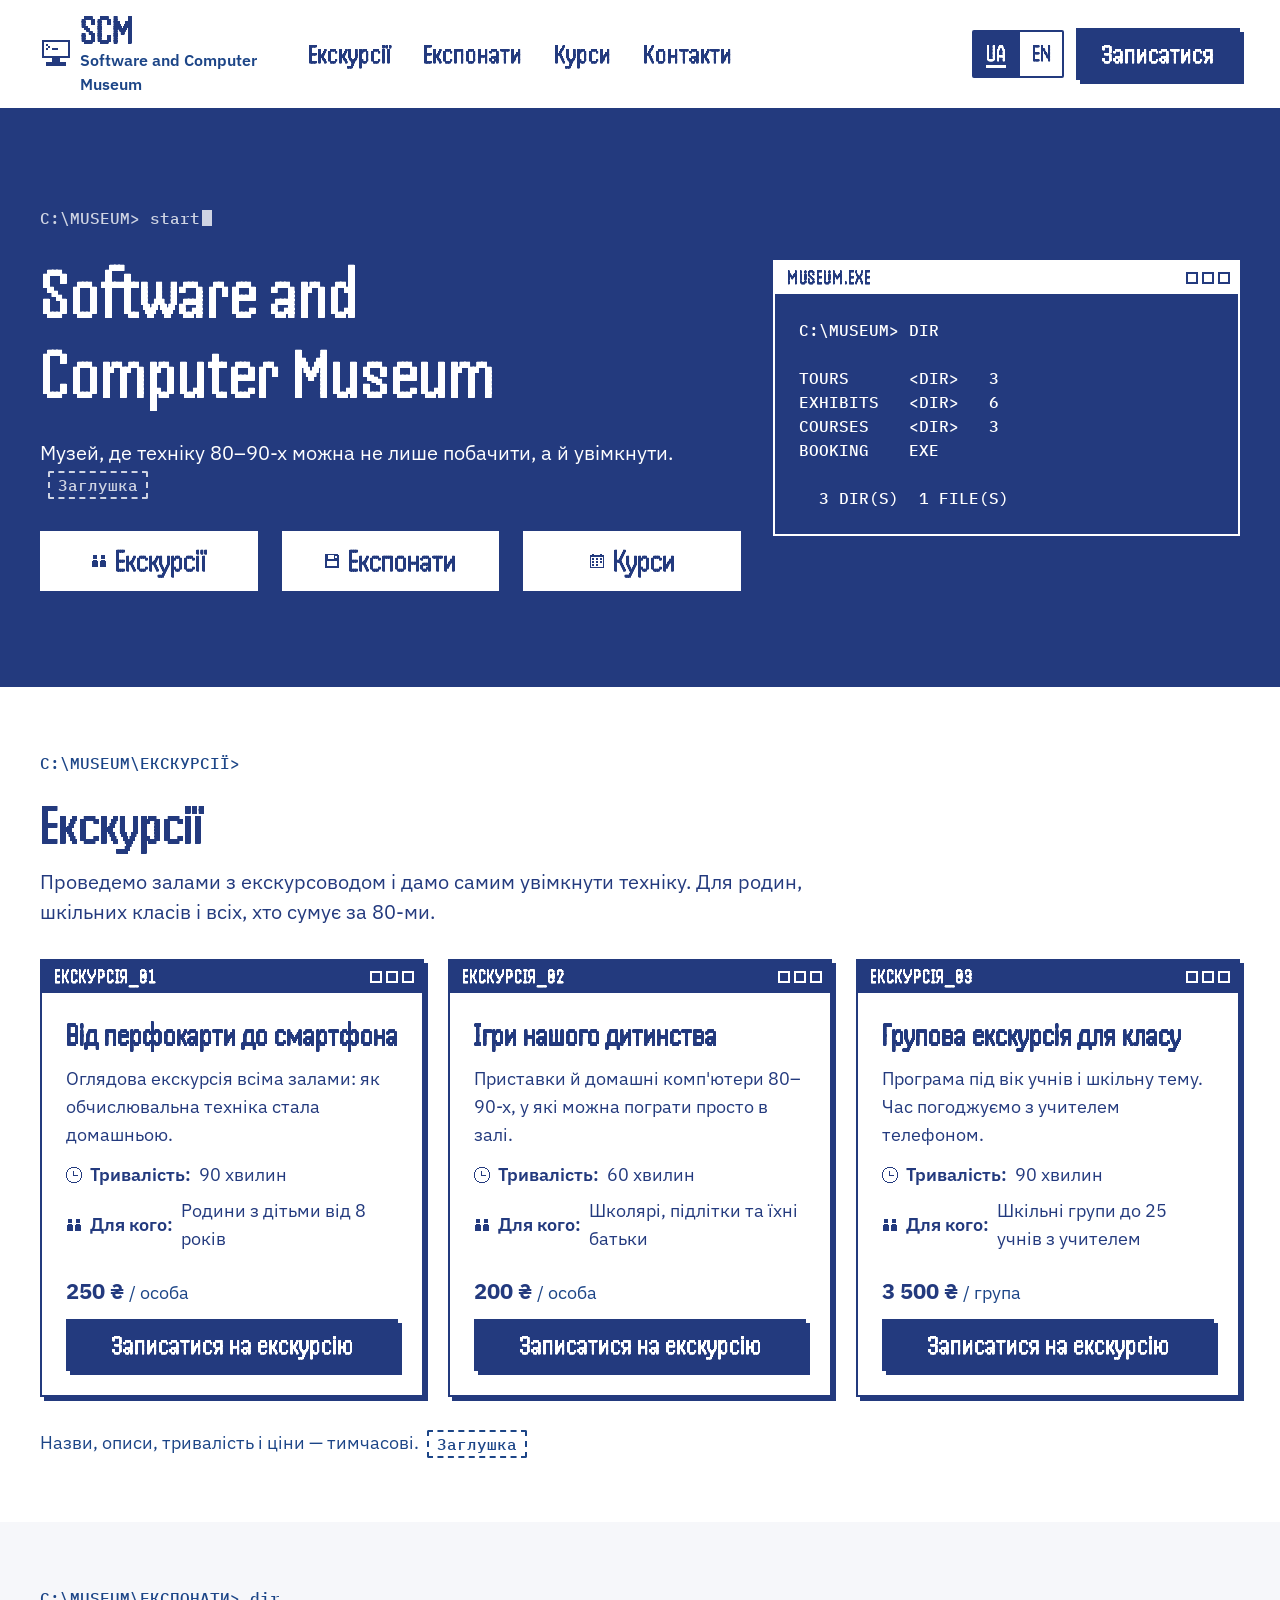
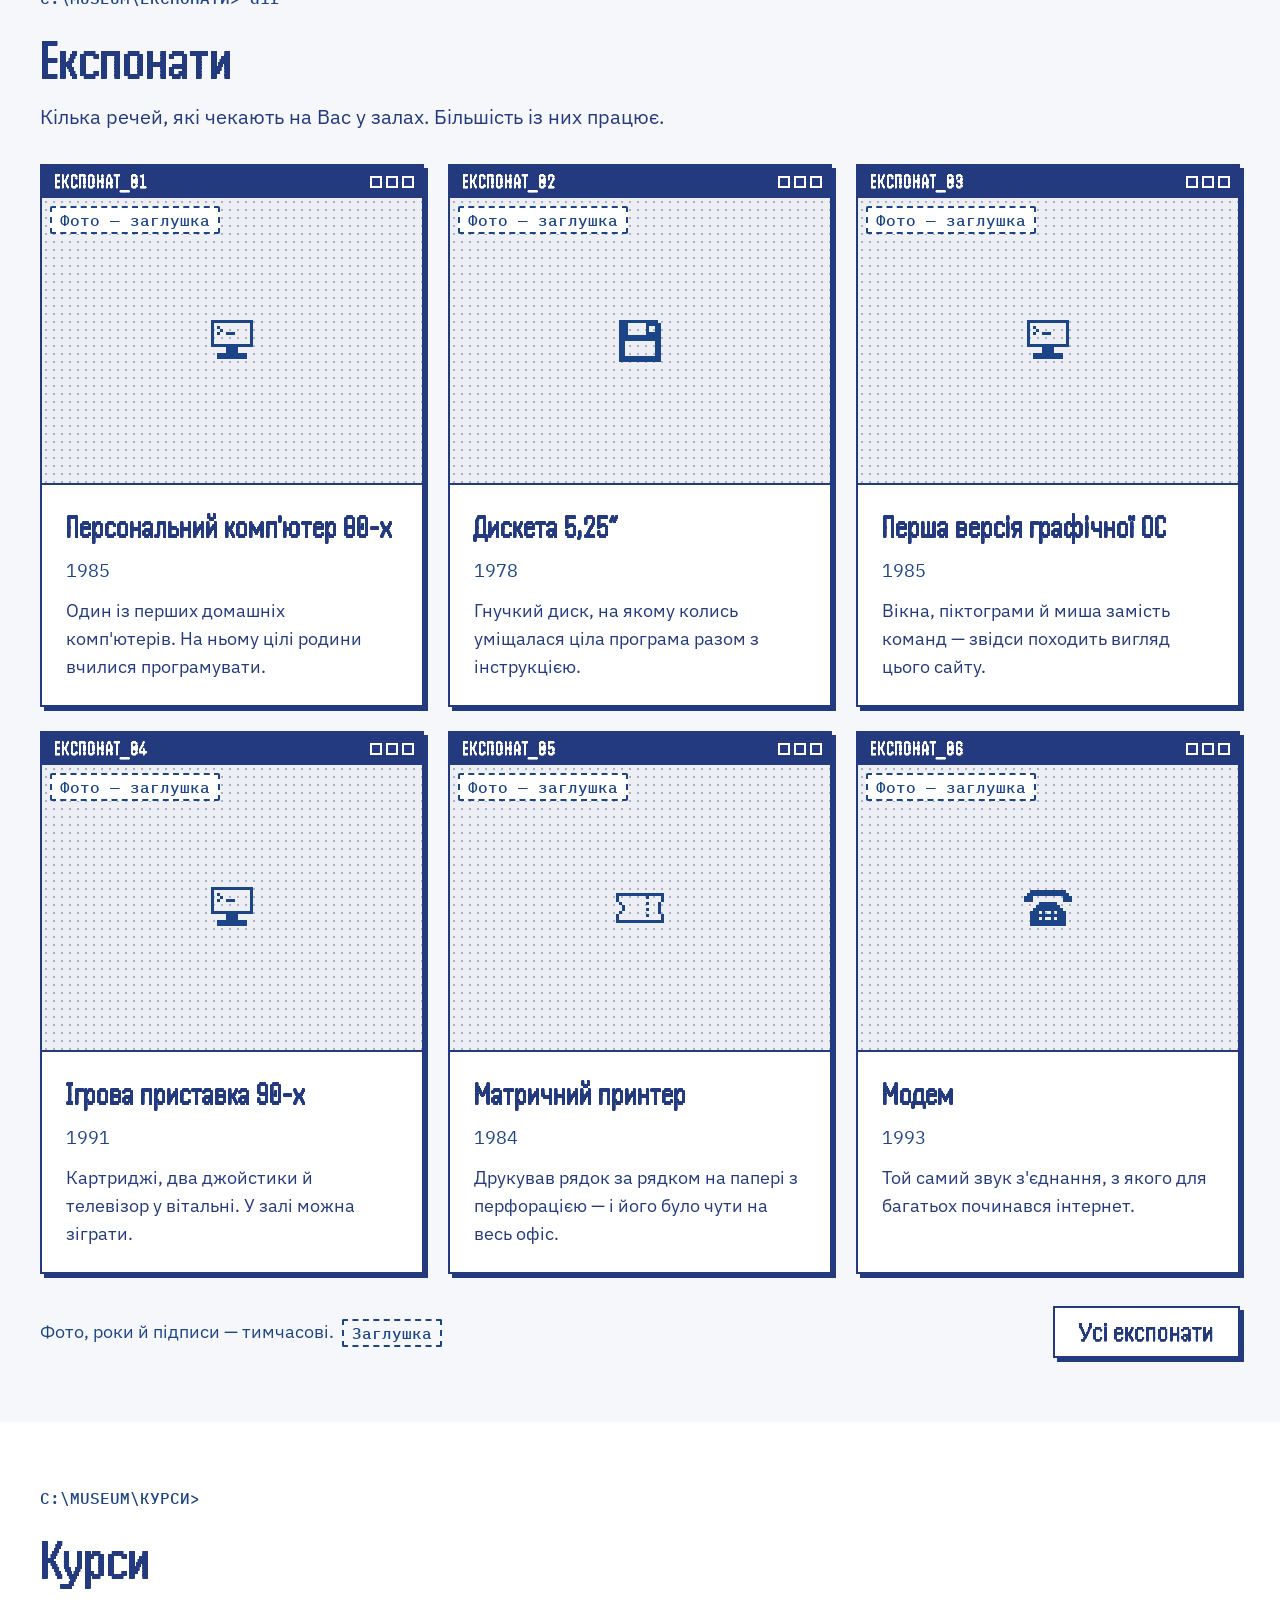
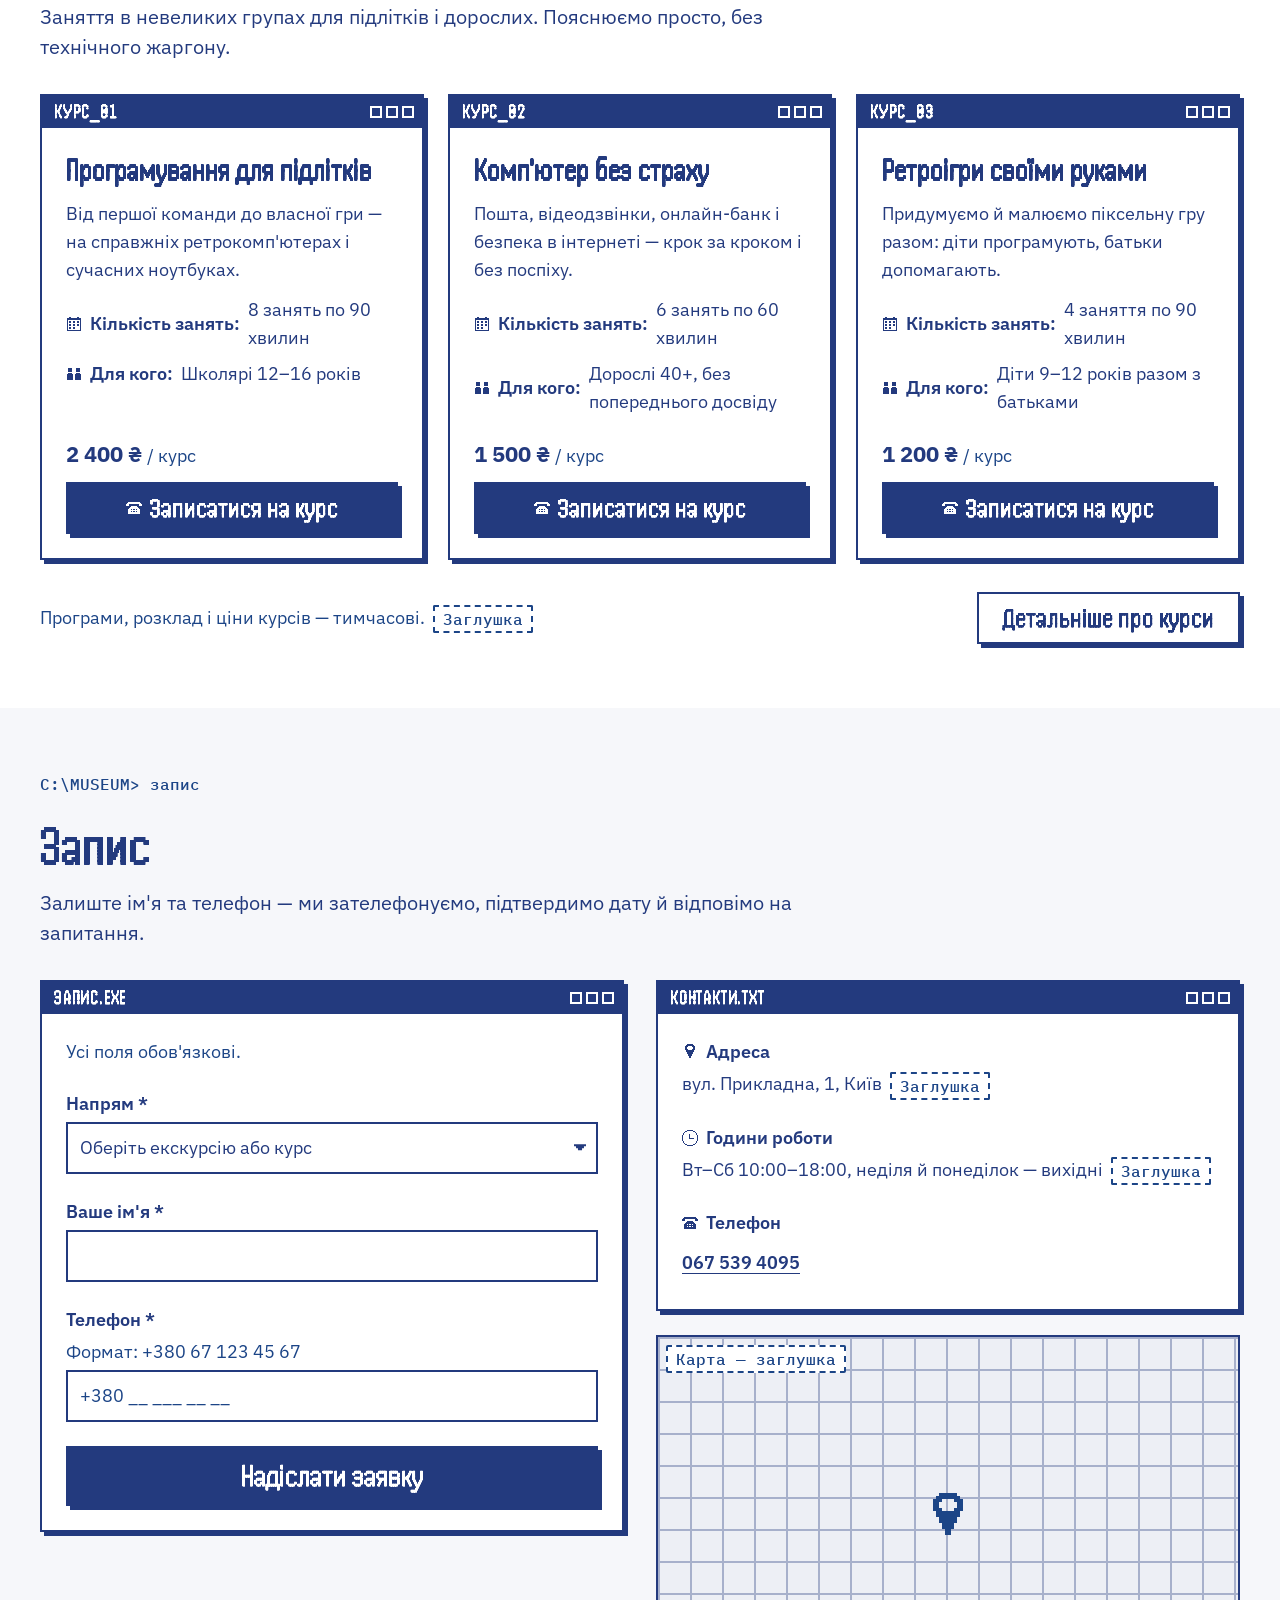
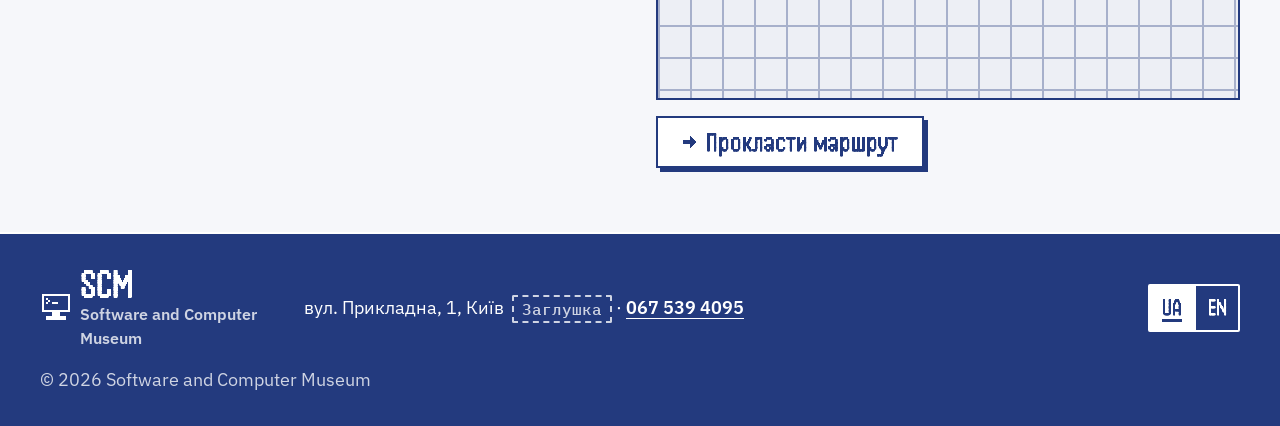
==== index.html @ 2e9ac6ba "Перша версія сторінки музею" ====
<!DOCTYPE html>
<html lang="uk">
<head>
<meta charset="utf-8">
<meta name="viewport" content="width=device-width, initial-scale=1">
<title>Software and Computer Museum — екскурсії, експонати, курси</title>
<meta name="description" content="Екскурсії, експонати й курси Software and Computer Museum: техніка 80–90-х, яку можна не лише побачити, а й увімкнути.">
<link rel="preload" href="assets/scm/fonts/Handjet-SemiBold.woff2" as="font" type="font/woff2" crossorigin>
<link rel="preload" href="assets/scm/fonts/Handjet-Medium.woff2" as="font" type="font/woff2" crossorigin>
<link rel="icon" href="assets/favicon.svg" type="image/svg+xml">
<link rel="icon" href="assets/favicon-32.png" sizes="32x32" type="image/png">
<link rel="apple-touch-icon" href="assets/apple-touch-icon.png">
<link rel="stylesheet" href="assets/scm/components/bundle.css">
<link rel="stylesheet" href="assets/css/page.css">
<script src="assets/js/site.js" defer></script>
</head>
<body>

<!-- Піксельні іконки дизайн-системи (сітка 16×16, колір — currentColor) -->
<svg width="0" height="0" style="position:absolute" aria-hidden="true" focusable="false">
  <symbol id="i-arrow-right" viewBox="0 0 16 16"><path fill="currentColor" d="M8 2h1v1h-1zM8 3h2v1h-2zM8 4h3v1h-3zM8 5h4v1h-4zM1 6h12v1h-12zM1 7h13v1h-13zM1 8h13v1h-13zM1 9h12v1h-12zM8 10h4v1h-4zM8 11h3v1h-3zM8 12h2v1h-2zM8 13h1v1h-1z"/></symbol>
  <symbol id="i-clock" viewBox="0 0 16 16"><path fill="currentColor" d="M5 0h6v1h-6zM3 1h2v1h-2zM11 1h2v1h-2zM2 2h1v1h-1zM13 2h1v1h-1zM1 3h1v1h-1zM14 3h1v1h-1zM1 4h1v1h-1zM7 4h1v1h-1zM14 4h1v1h-1zM0 5h1v1h-1zM7 5h1v1h-1zM15 5h1v1h-1zM0 6h1v1h-1zM7 6h1v1h-1zM15 6h1v1h-1zM0 7h1v1h-1zM7 7h1v1h-1zM15 7h1v1h-1zM0 8h1v1h-1zM7 8h5v1h-5zM15 8h1v1h-1zM0 9h1v1h-1zM15 9h1v1h-1zM0 10h1v1h-1zM15 10h1v1h-1zM1 11h1v1h-1zM14 11h1v1h-1zM1 12h1v1h-1zM14 12h1v1h-1zM2 13h1v1h-1zM13 13h1v1h-1zM3 14h2v1h-2zM11 14h2v1h-2zM5 15h6v1h-6z"/></symbol>
  <symbol id="i-people" viewBox="0 0 16 16"><path fill="currentColor" d="M2 2h4v1h-4zM10 2h4v1h-4zM2 3h4v1h-4zM10 3h4v1h-4zM2 4h4v1h-4zM10 4h4v1h-4zM2 5h4v1h-4zM10 5h4v1h-4zM2 7h4v1h-4zM10 7h4v1h-4zM1 8h6v1h-6zM9 8h6v1h-6zM1 9h6v1h-6zM9 9h6v1h-6zM1 10h6v1h-6zM9 10h6v1h-6zM1 11h6v1h-6zM9 11h6v1h-6zM1 12h6v1h-6zM9 12h6v1h-6zM1 13h6v1h-6zM9 13h6v1h-6z"/></symbol>
  <symbol id="i-ticket" viewBox="0 0 16 16"><path fill="currentColor" d="M0 3h16v1h-16zM0 4h1v1h-1zM10 4h1v1h-1zM15 4h1v1h-1zM0 5h1v1h-1zM15 5h1v1h-1zM1 6h1v1h-1zM10 6h1v1h-1zM14 6h1v1h-1zM2 7h1v1h-1zM14 7h1v1h-1zM2 8h1v1h-1zM10 8h1v1h-1zM14 8h1v1h-1zM1 9h1v1h-1zM14 9h1v1h-1zM0 10h1v1h-1zM10 10h1v1h-1zM15 10h1v1h-1zM0 11h1v1h-1zM15 11h1v1h-1zM0 12h16v1h-16z"/></symbol>
  <symbol id="i-phone" viewBox="0 0 16 16"><path fill="currentColor" d="M2 2h12v1h-12zM1 3h14v1h-14zM0 4h3v1h-3zM13 4h3v1h-3zM0 5h3v1h-3zM13 5h3v1h-3zM5 6h6v1h-6zM4 7h8v1h-8zM3 8h10v1h-10zM2 9h3v1h-3zM6 9h1v1h-1zM9 9h1v1h-1zM11 9h3v1h-3zM2 10h12v1h-12zM2 11h3v1h-3zM6 11h1v1h-1zM9 11h1v1h-1zM11 11h3v1h-3zM2 12h12v1h-12zM2 13h12v1h-12z"/></symbol>
  <symbol id="i-pin" viewBox="0 0 16 16"><path fill="currentColor" d="M5 0h6v1h-6zM4 1h8v1h-8zM3 2h3v1h-3zM10 2h3v1h-3zM3 3h2v1h-2zM11 3h2v1h-2zM3 4h2v1h-2zM11 4h2v1h-2zM3 5h3v1h-3zM10 5h3v1h-3zM4 6h8v1h-8zM4 7h8v1h-8zM5 8h6v1h-6zM5 9h6v1h-6zM6 10h4v1h-4zM6 11h4v1h-4zM7 12h2v1h-2zM7 13h2v1h-2z"/></symbol>
  <symbol id="i-calendar" viewBox="0 0 16 16"><path fill="currentColor" d="M3 1h2v1h-2zM11 1h2v1h-2zM1 2h14v1h-14zM1 3h14v1h-14zM1 4h1v1h-1zM14 4h1v1h-1zM1 5h1v1h-1zM3 5h2v1h-2zM7 5h2v1h-2zM11 5h2v1h-2zM14 5h1v1h-1zM1 6h1v1h-1zM3 6h2v1h-2zM7 6h2v1h-2zM11 6h2v1h-2zM14 6h1v1h-1zM1 7h1v1h-1zM14 7h1v1h-1zM1 8h1v1h-1zM3 8h2v1h-2zM7 8h2v1h-2zM11 8h2v1h-2zM14 8h1v1h-1zM1 9h1v1h-1zM3 9h2v1h-2zM7 9h2v1h-2zM11 9h2v1h-2zM14 9h1v1h-1zM1 10h1v1h-1zM14 10h1v1h-1zM1 11h1v1h-1zM3 11h2v1h-2zM7 11h2v1h-2zM14 11h1v1h-1zM1 12h1v1h-1zM3 12h2v1h-2zM7 12h2v1h-2zM14 12h1v1h-1zM1 13h1v1h-1zM14 13h1v1h-1zM1 14h14v1h-14z"/></symbol>
  <symbol id="i-check" viewBox="0 0 16 16"><path fill="currentColor" d="M12 4h2v1h-2zM11 5h2v1h-2zM10 6h2v1h-2zM1 7h2v1h-2zM9 7h2v1h-2zM2 8h2v1h-2zM8 8h2v1h-2zM3 9h2v1h-2zM7 9h2v1h-2zM4 10h4v1h-4zM5 11h2v1h-2z"/></symbol>
  <symbol id="i-alert" viewBox="0 0 16 16"><path fill="currentColor" d="M1 1h14v1h-14zM1 2h14v1h-14zM1 3h2v1h-2zM13 3h2v1h-2zM1 4h2v1h-2zM7 4h2v1h-2zM13 4h2v1h-2zM1 5h2v1h-2zM7 5h2v1h-2zM13 5h2v1h-2zM1 6h2v1h-2zM7 6h2v1h-2zM13 6h2v1h-2zM1 7h2v1h-2zM7 7h2v1h-2zM13 7h2v1h-2zM1 8h2v1h-2zM7 8h2v1h-2zM13 8h2v1h-2zM1 9h2v1h-2zM13 9h2v1h-2zM1 10h2v1h-2zM7 10h2v1h-2zM13 10h2v1h-2zM1 11h2v1h-2zM7 11h2v1h-2zM13 11h2v1h-2zM1 12h2v1h-2zM13 12h2v1h-2zM1 13h14v1h-14zM1 14h14v1h-14z"/></symbol>
  <symbol id="i-menu" viewBox="0 0 16 16"><path fill="currentColor" d="M1 3h14v1h-14zM1 4h14v1h-14zM1 7h14v1h-14zM1 8h14v1h-14zM1 11h14v1h-14zM1 12h14v1h-14z"/></symbol>
  <symbol id="i-floppy" viewBox="0 0 16 16"><path fill="currentColor" d="M1 1h13v1h-13zM1 2h3v1h-3zM10 2h5v1h-5zM1 3h3v1h-3zM10 3h1v1h-1zM13 3h2v1h-2zM1 4h3v1h-3zM10 4h1v1h-1zM13 4h2v1h-2zM1 5h3v1h-3zM10 5h5v1h-5zM1 6h14v1h-14zM1 7h14v1h-14zM1 8h2v1h-2zM13 8h2v1h-2zM1 9h2v1h-2zM13 9h2v1h-2zM1 10h2v1h-2zM13 10h2v1h-2zM1 11h2v1h-2zM13 11h2v1h-2zM1 12h2v1h-2zM13 12h2v1h-2zM1 13h14v1h-14zM1 14h14v1h-14z"/></symbol>
  <symbol id="i-monitor" viewBox="0 0 16 16"><path fill="currentColor" d="M1 1h14v1h-14zM1 2h1v1h-1zM14 2h1v1h-1zM1 3h1v1h-1zM3 3h1v1h-1zM14 3h1v1h-1zM1 4h1v1h-1zM4 4h1v1h-1zM14 4h1v1h-1zM1 5h1v1h-1zM3 5h1v1h-1zM6 5h3v1h-3zM14 5h1v1h-1zM1 6h1v1h-1zM14 6h1v1h-1zM1 7h1v1h-1zM14 7h1v1h-1zM1 8h1v1h-1zM14 8h1v1h-1zM1 9h14v1h-14zM6 10h4v1h-4zM6 11h4v1h-4zM3 12h10v1h-10zM3 13h10v1h-10z"/></symbol>
</svg>

<!-- 1. Шапка -->
<header class="scm-header" data-theme="light">
  <div class="scm-header__in">
    <a class="scm-wordmark" href="index.html" aria-label="Software and Computer Museum — на головну">
      <svg class="scm-icon" width="32" height="32" viewBox="0 0 16 16" shape-rendering="crispEdges" aria-hidden="true" focusable="false"><use href="#i-monitor"/></svg>
      <span><b>SCM</b><small>Software and Computer Museum</small></span>
    </a>
    <nav class="scm-header__nav" id="scm-nav" aria-label="Розділи сайту">
      <ul>
        <li><a href="index.html#excursions">Екскурсії</a></li>
        <li><a href="exhibits.html">Експонати</a></li>
        <li><a href="courses.html">Курси</a></li>
        <li><a href="index.html#contacts">Контакти</a></li>
      </ul>
    </nav>
    <div class="scm-header__tools">
      <div class="scm-lang" role="group" aria-label="Мова сайту">
        <button class="scm-lang__opt" type="button" lang="uk" data-lang="ua" aria-pressed="true">UA</button>
        <button class="scm-lang__opt" type="button" lang="en" data-lang="en" aria-pressed="false">EN</button>
      </div>
      <a class="scm-btn scm-btn--primary scm-btn--md scm-header__cta" href="index.html#booking"><span>Записатися</span></a>
      <button class="scm-header__menu" type="button" aria-expanded="false" aria-controls="scm-nav">
        <svg class="scm-icon" width="32" height="32" viewBox="0 0 16 16" shape-rendering="crispEdges" aria-hidden="true" focusable="false"><use href="#i-menu"/></svg>
        <span>Меню</span>
      </button>
    </div>
  </div>
</header>

<main>

<!-- 2. Перший екран -->
<section class="scm-hero" id="top" data-theme="inverse" aria-labelledby="hero-title">
  <div class="scm-hero__in hero-grid">
    <div class="hero-text">
      <p class="scm-prompt" aria-hidden="true">C:\MUSEUM&gt; start<span class="scm-cursor"></span></p>
      <h1 class="scm-display" id="hero-title">Software and Computer Museum</h1>
      <p class="scm-lead">Музей, де техніку 80–90-х можна не лише побачити, а й увімкнути.<span class="scm-badge" title="Тимчасовий вміст — замінити перед запуском">Заглушка</span></p>
      <nav class="scm-hero__links" aria-label="Напрями музею">
        <a class="scm-btn scm-btn--primary scm-btn--lg" href="#excursions"><svg class="scm-icon" width="16" height="16" viewBox="0 0 16 16" shape-rendering="crispEdges" aria-hidden="true" focusable="false"><use href="#i-people"/></svg><span>Екскурсії</span></a>
        <a class="scm-btn scm-btn--primary scm-btn--lg" href="#exhibits"><svg class="scm-icon" width="16" height="16" viewBox="0 0 16 16" shape-rendering="crispEdges" aria-hidden="true" focusable="false"><use href="#i-floppy"/></svg><span>Експонати</span></a>
        <a class="scm-btn scm-btn--primary scm-btn--lg" href="#courses"><svg class="scm-icon" width="16" height="16" viewBox="0 0 16 16" shape-rendering="crispEdges" aria-hidden="true" focusable="false"><use href="#i-calendar"/></svg><span>Курси</span></a>
      </nav>
    </div>
    <!-- Декоративне вікно-термінал (ретро-ефект 2 з 2); вужче за 1024px прибрано -->
    <div class="scm-window terminal" aria-hidden="true">
      <div class="scm-window__bar"><span class="scm-window__title">MUSEUM.EXE</span><span class="scm-window__ctrl" aria-hidden="true"><i></i><i></i><i></i></span></div>
      <div class="scm-window__body"><pre class="terminal__out">C:\MUSEUM&gt; DIR

TOURS      &lt;DIR&gt;   3
EXHIBITS   &lt;DIR&gt;   6
COURSES    &lt;DIR&gt;   3
BOOKING    EXE

  3 DIR(S)  1 FILE(S)</pre></div>
    </div>
  </div>
</section>

<!-- 3. Екскурсії -->
<section class="section" id="excursions" data-theme="light" aria-labelledby="excursions-title">
  <div class="page-container">
    <header class="scm-section-header section-head">
      <p class="scm-prompt" aria-hidden="true">C:\MUSEUM\ЕКСКУРСІЇ&gt;</p>
      <h2 class="scm-h2" id="excursions-title">Екскурсії</h2>
      <p class="scm-lead">Проведемо залами з екскурсоводом і дамо самим увімкнути техніку. Для родин, шкільних класів і всіх, хто сумує за 80-ми.</p>
    </header>
    <div class="scm-grid">

      <article class="scm-window scm-offer">
        <div class="scm-window__bar"><span class="scm-window__title">ЕКСКУРСІЯ_01</span><span class="scm-window__ctrl" aria-hidden="true"><i></i><i></i><i></i></span></div>
        <div class="scm-window__body">
          <h3 class="scm-window__heading">Від перфокарти до смартфона</h3>
          <p class="scm-offer__desc">Оглядова екскурсія всіма залами: як обчислювальна техніка стала домашньою.</p>
          <dl class="scm-facts">
            <div class="scm-facts__row"><svg class="scm-icon" width="16" height="16" viewBox="0 0 16 16" shape-rendering="crispEdges" aria-hidden="true" focusable="false"><use href="#i-clock"/></svg><dt>Тривалість</dt><dd>90 хвилин</dd></div>
            <div class="scm-facts__row"><svg class="scm-icon" width="16" height="16" viewBox="0 0 16 16" shape-rendering="crispEdges" aria-hidden="true" focusable="false"><use href="#i-people"/></svg><dt>Для кого</dt><dd>Родини з дітьми від 8 років</dd></div>
          </dl>
        </div>
        <div class="scm-window__footer">
          <p class="scm-price">250 ₴ <span class="scm-price__unit">/ особа</span></p>
          <a class="scm-btn scm-btn--primary scm-btn--md scm-btn--block" href="#booking" data-book="Екскурсія: Від перфокарти до смартфона" aria-label="Записатися на екскурсію «Від перфокарти до смартфона»"><span>Записатися на екскурсію</span></a>
        </div>
      </article>

      <article class="scm-window scm-offer">
        <div class="scm-window__bar"><span class="scm-window__title">ЕКСКУРСІЯ_02</span><span class="scm-window__ctrl" aria-hidden="true"><i></i><i></i><i></i></span></div>
        <div class="scm-window__body">
          <h3 class="scm-window__heading">Ігри нашого дитинства</h3>
          <p class="scm-offer__desc">Приставки й домашні комп'ютери 80–90-х, у які можна пограти просто в залі.</p>
          <dl class="scm-facts">
            <div class="scm-facts__row"><svg class="scm-icon" width="16" height="16" viewBox="0 0 16 16" shape-rendering="crispEdges" aria-hidden="true" focusable="false"><use href="#i-clock"/></svg><dt>Тривалість</dt><dd>60 хвилин</dd></div>
            <div class="scm-facts__row"><svg class="scm-icon" width="16" height="16" viewBox="0 0 16 16" shape-rendering="crispEdges" aria-hidden="true" focusable="false"><use href="#i-people"/></svg><dt>Для кого</dt><dd>Школярі, підлітки та їхні батьки</dd></div>
          </dl>
        </div>
        <div class="scm-window__footer">
          <p class="scm-price">200 ₴ <span class="scm-price__unit">/ особа</span></p>
          <a class="scm-btn scm-btn--primary scm-btn--md scm-btn--block" href="#booking" data-book="Екскурсія: Ігри нашого дитинства" aria-label="Записатися на екскурсію «Ігри нашого дитинства»"><span>Записатися на екскурсію</span></a>
        </div>
      </article>

      <article class="scm-window scm-offer">
        <div class="scm-window__bar"><span class="scm-window__title">ЕКСКУРСІЯ_03</span><span class="scm-window__ctrl" aria-hidden="true"><i></i><i></i><i></i></span></div>
        <div class="scm-window__body">
          <h3 class="scm-window__heading">Групова екскурсія для класу</h3>
          <p class="scm-offer__desc">Програма під вік учнів і шкільну тему. Час погоджуємо з учителем телефоном.</p>
          <dl class="scm-facts">
            <div class="scm-facts__row"><svg class="scm-icon" width="16" height="16" viewBox="0 0 16 16" shape-rendering="crispEdges" aria-hidden="true" focusable="false"><use href="#i-clock"/></svg><dt>Тривалість</dt><dd>90 хвилин</dd></div>
            <div class="scm-facts__row"><svg class="scm-icon" width="16" height="16" viewBox="0 0 16 16" shape-rendering="crispEdges" aria-hidden="true" focusable="false"><use href="#i-people"/></svg><dt>Для кого</dt><dd>Шкільні групи до 25 учнів з учителем</dd></div>
          </dl>
        </div>
        <div class="scm-window__footer">
          <p class="scm-price">3 500 ₴ <span class="scm-price__unit">/ група</span></p>
          <a class="scm-btn scm-btn--primary scm-btn--md scm-btn--block" href="#booking" data-book="Екскурсія: Групова екскурсія для класу" aria-label="Записатися на екскурсію «Групова екскурсія для класу»"><span>Записатися на екскурсію</span></a>
        </div>
      </article>

    </div>
    <p class="section-note">Назви, описи, тривалість і ціни — тимчасові.<span class="scm-badge" title="Тимчасовий вміст — замінити перед запуском">Заглушка</span></p>
  </div>
</section>

<!-- 4. Експонати -->
<section class="section section--alt" id="exhibits" data-theme="light" aria-labelledby="exhibits-title">
  <div class="page-container">
    <header class="scm-section-header section-head">
      <p class="scm-prompt" aria-hidden="true">C:\MUSEUM\ЕКСПОНАТИ&gt; dir</p>
      <h2 class="scm-h2" id="exhibits-title">Експонати</h2>
      <p class="scm-lead">Кілька речей, які чекають на Вас у залах. Більшість із них працює.</p>
    </header>
    <div class="scm-grid">

      <article class="scm-window scm-exhibit">
        <div class="scm-window__bar"><span class="scm-window__title">ЕКСПОНАТ_01</span><span class="scm-window__ctrl" aria-hidden="true"><i></i><i></i><i></i></span></div>
        <div class="scm-photo"><div class="scm-photo__ph" role="img" aria-label="Персональний комп'ютер 80-х у залі музею: системний блок, клавіатура й монітор. Один з експонатів, які можна побачити наживо"><span class="scm-badge badge-corner" aria-hidden="true">Фото — заглушка</span><svg class="scm-icon" width="48" height="48" viewBox="0 0 16 16" shape-rendering="crispEdges" aria-hidden="true" focusable="false"><use href="#i-monitor"/></svg></div></div>
        <div class="scm-window__body">
          <h3 class="scm-window__heading">Персональний комп'ютер 80-х</h3>
          <p class="scm-exhibit__year">1985</p>
          <p class="scm-exhibit__caption">Один із перших домашніх комп'ютерів. На ньому цілі родини вчилися програмувати.</p>
        </div>
      </article>

      <article class="scm-window scm-exhibit">
        <div class="scm-window__bar"><span class="scm-window__title">ЕКСПОНАТ_02</span><span class="scm-window__ctrl" aria-hidden="true"><i></i><i></i><i></i></span></div>
        <div class="scm-photo"><div class="scm-photo__ph" role="img" aria-label="Дискета 5,25 дюйма в паперовому конверті. Показує, на чому колись зберігали й передавали програми"><span class="scm-badge badge-corner" aria-hidden="true">Фото — заглушка</span><svg class="scm-icon" width="48" height="48" viewBox="0 0 16 16" shape-rendering="crispEdges" aria-hidden="true" focusable="false"><use href="#i-floppy"/></svg></div></div>
        <div class="scm-window__body">
          <h3 class="scm-window__heading">Дискета 5,25″</h3>
          <p class="scm-exhibit__year">1978</p>
          <p class="scm-exhibit__caption">Гнучкий диск, на якому колись уміщалася ціла програма разом з інструкцією.</p>
        </div>
      </article>

      <article class="scm-window scm-exhibit">
        <div class="scm-window__bar"><span class="scm-window__title">ЕКСПОНАТ_03</span><span class="scm-window__ctrl" aria-hidden="true"><i></i><i></i><i></i></span></div>
        <div class="scm-photo"><div class="scm-photo__ph" role="img" aria-label="Екран першої графічної операційної системи з вікнами й піктограмами на комп'ютері з колекції музею. Саме з такого інтерфейсу походить вигляд цього сайту"><span class="scm-badge badge-corner" aria-hidden="true">Фото — заглушка</span><svg class="scm-icon" width="48" height="48" viewBox="0 0 16 16" shape-rendering="crispEdges" aria-hidden="true" focusable="false"><use href="#i-monitor"/></svg></div></div>
        <div class="scm-window__body">
          <h3 class="scm-window__heading">Перша версія графічної ОС</h3>
          <p class="scm-exhibit__year">1985</p>
          <p class="scm-exhibit__caption">Вікна, піктограми й миша замість команд — звідси походить вигляд цього сайту.</p>
        </div>
      </article>

      <article class="scm-window scm-exhibit">
        <div class="scm-window__bar"><span class="scm-window__title">ЕКСПОНАТ_04</span><span class="scm-window__ctrl" aria-hidden="true"><i></i><i></i><i></i></span></div>
        <div class="scm-photo"><div class="scm-photo__ph" role="img" aria-label="Ігрова приставка 90-х із двома джойстиками й картриджем. На ній можна зіграти просто в залі музею"><span class="scm-badge badge-corner" aria-hidden="true">Фото — заглушка</span><svg class="scm-icon" width="48" height="48" viewBox="0 0 16 16" shape-rendering="crispEdges" aria-hidden="true" focusable="false"><use href="#i-monitor"/></svg></div></div>
        <div class="scm-window__body">
          <h3 class="scm-window__heading">Ігрова приставка 90-х</h3>
          <p class="scm-exhibit__year">1991</p>
          <p class="scm-exhibit__caption">Картриджі, два джойстики й телевізор у вітальні. У залі можна зіграти.</p>
        </div>
      </article>

      <article class="scm-window scm-exhibit">
        <div class="scm-window__bar"><span class="scm-window__title">ЕКСПОНАТ_05</span><span class="scm-window__ctrl" aria-hidden="true"><i></i><i></i><i></i></span></div>
        <div class="scm-photo"><div class="scm-photo__ph" role="img" aria-label="Матричний принтер із заправленим папером з перфорацією по краях. Показує, як друкували документи в офісах 80-х"><span class="scm-badge badge-corner" aria-hidden="true">Фото — заглушка</span><svg class="scm-icon" width="48" height="48" viewBox="0 0 16 16" shape-rendering="crispEdges" aria-hidden="true" focusable="false"><use href="#i-ticket"/></svg></div></div>
        <div class="scm-window__body">
          <h3 class="scm-window__heading">Матричний принтер</h3>
          <p class="scm-exhibit__year">1984</p>
          <p class="scm-exhibit__caption">Друкував рядок за рядком на папері з перфорацією — і його було чути на весь офіс.</p>
        </div>
      </article>

      <article class="scm-window scm-exhibit">
        <div class="scm-window__bar"><span class="scm-window__title">ЕКСПОНАТ_06</span><span class="scm-window__ctrl" aria-hidden="true"><i></i><i></i><i></i></span></div>
        <div class="scm-photo"><div class="scm-photo__ph" role="img" aria-label="Зовнішній модем з індикаторами на передній панелі. Через такий пристрій комп'ютери 90-х під'єднувалися до інтернету телефонною лінією"><span class="scm-badge badge-corner" aria-hidden="true">Фото — заглушка</span><svg class="scm-icon" width="48" height="48" viewBox="0 0 16 16" shape-rendering="crispEdges" aria-hidden="true" focusable="false"><use href="#i-phone"/></svg></div></div>
        <div class="scm-window__body">
          <h3 class="scm-window__heading">Модем</h3>
          <p class="scm-exhibit__year">1993</p>
          <p class="scm-exhibit__caption">Той самий звук з'єднання, з якого для багатьох починався інтернет.</p>
        </div>
      </article>

    </div>
    <div class="section-footer">
      <p class="section-note">Фото, роки й підписи — тимчасові.<span class="scm-badge" title="Тимчасовий вміст — замінити перед запуском">Заглушка</span></p>
      <a class="scm-btn scm-btn--secondary scm-btn--md" href="exhibits.html"><span>Усі експонати</span></a>
    </div>
  </div>
</section>

<!-- 5. Курси -->
<section class="section" id="courses" data-theme="light" aria-labelledby="courses-title">
  <div class="page-container">
    <header class="scm-section-header section-head">
      <p class="scm-prompt" aria-hidden="true">C:\MUSEUM\КУРСИ&gt;</p>
      <h2 class="scm-h2" id="courses-title">Курси</h2>
      <p class="scm-lead">Заняття в невеликих групах для підлітків і дорослих. Пояснюємо просто, без технічного жаргону.</p>
    </header>
    <div class="scm-grid">

      <article class="scm-window scm-offer">
        <div class="scm-window__bar"><span class="scm-window__title">КУРС_01</span><span class="scm-window__ctrl" aria-hidden="true"><i></i><i></i><i></i></span></div>
        <div class="scm-window__body">
          <h3 class="scm-window__heading">Програмування для підлітків</h3>
          <p class="scm-offer__desc">Від першої команди до власної гри — на справжніх ретрокомп'ютерах і сучасних ноутбуках.</p>
          <dl class="scm-facts">
            <div class="scm-facts__row"><svg class="scm-icon" width="16" height="16" viewBox="0 0 16 16" shape-rendering="crispEdges" aria-hidden="true" focusable="false"><use href="#i-calendar"/></svg><dt>Кількість занять</dt><dd>8 занять по 90 хвилин</dd></div>
            <div class="scm-facts__row"><svg class="scm-icon" width="16" height="16" viewBox="0 0 16 16" shape-rendering="crispEdges" aria-hidden="true" focusable="false"><use href="#i-people"/></svg><dt>Для кого</dt><dd>Школярі 12–16 років</dd></div>
          </dl>
        </div>
        <div class="scm-window__footer">
          <p class="scm-price">2 400 ₴ <span class="scm-price__unit">/ курс</span></p>
          <a class="scm-btn scm-btn--primary scm-btn--md scm-btn--block" href="tel:+380675394095" aria-label="Записатися на курс «Програмування для підлітків»: зателефонувати 067 539 4095"><svg class="scm-icon" width="16" height="16" viewBox="0 0 16 16" shape-rendering="crispEdges" aria-hidden="true" focusable="false"><use href="#i-phone"/></svg><span>Записатися на курс</span></a>
        </div>
      </article>

      <article class="scm-window scm-offer">
        <div class="scm-window__bar"><span class="scm-window__title">КУРС_02</span><span class="scm-window__ctrl" aria-hidden="true"><i></i><i></i><i></i></span></div>
        <div class="scm-window__body">
          <h3 class="scm-window__heading">Комп'ютер без страху</h3>
          <p class="scm-offer__desc">Пошта, відеодзвінки, онлайн-банк і безпека в інтернеті — крок за кроком і без поспіху.</p>
          <dl class="scm-facts">
            <div class="scm-facts__row"><svg class="scm-icon" width="16" height="16" viewBox="0 0 16 16" shape-rendering="crispEdges" aria-hidden="true" focusable="false"><use href="#i-calendar"/></svg><dt>Кількість занять</dt><dd>6 занять по 60 хвилин</dd></div>
            <div class="scm-facts__row"><svg class="scm-icon" width="16" height="16" viewBox="0 0 16 16" shape-rendering="crispEdges" aria-hidden="true" focusable="false"><use href="#i-people"/></svg><dt>Для кого</dt><dd>Дорослі 40+, без попереднього досвіду</dd></div>
          </dl>
        </div>
        <div class="scm-window__footer">
          <p class="scm-price">1 500 ₴ <span class="scm-price__unit">/ курс</span></p>
          <a class="scm-btn scm-btn--primary scm-btn--md scm-btn--block" href="tel:+380675394095" aria-label="Записатися на курс «Комп'ютер без страху»: зателефонувати 067 539 4095"><svg class="scm-icon" width="16" height="16" viewBox="0 0 16 16" shape-rendering="crispEdges" aria-hidden="true" focusable="false"><use href="#i-phone"/></svg><span>Записатися на курс</span></a>
        </div>
      </article>

      <article class="scm-window scm-offer">
        <div class="scm-window__bar"><span class="scm-window__title">КУРС_03</span><span class="scm-window__ctrl" aria-hidden="true"><i></i><i></i><i></i></span></div>
        <div class="scm-window__body">
          <h3 class="scm-window__heading">Ретроігри своїми руками</h3>
          <p class="scm-offer__desc">Придумуємо й малюємо піксельну гру разом: діти програмують, батьки допомагають.</p>
          <dl class="scm-facts">
            <div class="scm-facts__row"><svg class="scm-icon" width="16" height="16" viewBox="0 0 16 16" shape-rendering="crispEdges" aria-hidden="true" focusable="false"><use href="#i-calendar"/></svg><dt>Кількість занять</dt><dd>4 заняття по 90 хвилин</dd></div>
            <div class="scm-facts__row"><svg class="scm-icon" width="16" height="16" viewBox="0 0 16 16" shape-rendering="crispEdges" aria-hidden="true" focusable="false"><use href="#i-people"/></svg><dt>Для кого</dt><dd>Діти 9–12 років разом з батьками</dd></div>
          </dl>
        </div>
        <div class="scm-window__footer">
          <p class="scm-price">1 200 ₴ <span class="scm-price__unit">/ курс</span></p>
          <a class="scm-btn scm-btn--primary scm-btn--md scm-btn--block" href="tel:+380675394095" aria-label="Записатися на курс «Ретроігри своїми руками»: зателефонувати 067 539 4095"><svg class="scm-icon" width="16" height="16" viewBox="0 0 16 16" shape-rendering="crispEdges" aria-hidden="true" focusable="false"><use href="#i-phone"/></svg><span>Записатися на курс</span></a>
        </div>
      </article>

    </div>
    <div class="section-footer">
      <p class="section-note">Програми, розклад і ціни курсів — тимчасові.<span class="scm-badge" title="Тимчасовий вміст — замінити перед запуском">Заглушка</span></p>
      <a class="scm-btn scm-btn--secondary scm-btn--md" href="courses.html"><span>Детальніше про курси</span></a>
    </div>
  </div>
</section>

<!-- 6–7. Форма запису й контакти -->
<section class="section section--alt" id="booking" data-theme="light" aria-labelledby="booking-title">
  <div class="page-container">
    <header class="scm-section-header section-head">
      <p class="scm-prompt" aria-hidden="true">C:\MUSEUM&gt; запис</p>
      <h2 class="scm-h2" id="booking-title">Запис</h2>
      <p class="scm-lead">Залиште ім'я та телефон — ми зателефонуємо, підтвердимо дату й відповімо на запитання.</p>
    </header>
    <div class="booking-grid">

      <div class="scm-window">
        <div class="scm-window__bar"><span class="scm-window__title">ЗАПИС.EXE</span><span class="scm-window__ctrl" aria-hidden="true"><i></i><i></i><i></i></span></div>
        <div class="scm-window__body">
          <form class="scm-form" id="booking-form" novalidate>
            <div class="scm-notice scm-notice--error" id="form-errors" role="alert" tabindex="-1" hidden>
              <svg class="scm-icon" width="32" height="32" viewBox="0 0 16 16" shape-rendering="crispEdges" aria-hidden="true" focusable="false"><use href="#i-alert"/></svg>
              <div><p class="scm-notice__title">Заявку не надіслано</p><p id="form-errors-text"></p></div>
            </div>
            <div class="scm-notice scm-notice--error" id="form-failed" role="alert" tabindex="-1" hidden>
              <svg class="scm-icon" width="32" height="32" viewBox="0 0 16 16" shape-rendering="crispEdges" aria-hidden="true" focusable="false"><use href="#i-alert"/></svg>
              <div><p class="scm-notice__title">Не вдалося надіслати заявку</p><p>Ваші дані збережено. Натисніть «Надіслати ще раз» або зателефонуйте нам: <a href="tel:+380675394095">067 539 4095</a>.</p></div>
            </div>

            <p class="form-required">Усі поля обов'язкові.</p>

            <div class="scm-field" id="field-dir">
              <label class="scm-field__label" for="f-dir">Напрям<span aria-hidden="true"> *</span></label>
              <div class="scm-select">
                <select class="scm-input" id="f-dir" name="direction" required aria-describedby="f-dir-note f-dir-err">
                  <option value="">Оберіть екскурсію або курс</option>
                  <optgroup label="Екскурсії">
                    <option value="Екскурсія: Від перфокарти до смартфона">Від перфокарти до смартфона</option>
                    <option value="Екскурсія: Ігри нашого дитинства">Ігри нашого дитинства</option>
                    <option value="Екскурсія: Групова екскурсія для класу">Групова екскурсія для класу</option>
                  </optgroup>
                  <optgroup label="Курси">
                    <option value="Курс: Програмування для підлітків">Програмування для підлітків</option>
                    <option value="Курс: Комп'ютер без страху">Комп'ютер без страху</option>
                    <option value="Курс: Ретроігри своїми руками">Ретроігри своїми руками</option>
                  </optgroup>
                </select>
              </div>
              <p class="field-note" id="f-dir-note" aria-live="polite"></p>
              <p class="scm-field__error" id="f-dir-err" hidden><svg class="scm-icon" width="16" height="16" viewBox="0 0 16 16" shape-rendering="crispEdges" role="img" aria-label="Помилка:"><use href="#i-alert"/></svg>Оберіть, куди бажаєте записатися</p>
            </div>

            <div class="scm-field" id="field-name">
              <label class="scm-field__label" for="f-name">Ваше ім'я<span aria-hidden="true"> *</span></label>
              <input class="scm-input" id="f-name" name="name" type="text" autocomplete="name" required aria-describedby="f-name-err">
              <p class="scm-field__error" id="f-name-err" hidden><svg class="scm-icon" width="16" height="16" viewBox="0 0 16 16" shape-rendering="crispEdges" role="img" aria-label="Помилка:"><use href="#i-alert"/></svg>Вкажіть, будь ласка, Ваше ім'я</p>
            </div>

            <div class="scm-field" id="field-phone">
              <label class="scm-field__label" for="f-phone">Телефон<span aria-hidden="true"> *</span></label>
              <p class="scm-field__hint" id="f-phone-hint">Формат: +380 67 123 45 67</p>
              <input class="scm-input" id="f-phone" name="phone" type="tel" inputmode="tel" autocomplete="tel" placeholder="+380 __ ___ __ __" required aria-describedby="f-phone-hint f-phone-err">
              <p class="scm-field__error" id="f-phone-err" hidden><svg class="scm-icon" width="16" height="16" viewBox="0 0 16 16" shape-rendering="crispEdges" role="img" aria-label="Помилка:"><use href="#i-alert"/></svg>Перевірте номер: він має починатися з +380 і містити 12 цифр</p>
            </div>

            <button class="scm-btn scm-btn--primary scm-btn--lg scm-btn--block" type="submit" id="form-submit"><span>Надіслати заявку</span></button>
          </form>

          <div class="scm-notice scm-notice--success" id="form-success" role="status" tabindex="-1" hidden>
            <svg class="scm-icon" width="32" height="32" viewBox="0 0 16 16" shape-rendering="crispEdges" aria-hidden="true" focusable="false"><use href="#i-check"/></svg>
            <div>
              <p class="scm-notice__title">Дякуємо!</p>
              <p><b>Заявку надіслано.</b> Ми зателефонуємо Вам найближчим часом.</p>
              <p class="scm-field__hint">Напрям: <span id="success-dir"></span></p>
              <button class="scm-btn scm-btn--secondary scm-btn--md" type="button" id="form-again"><span>Записатися ще раз</span></button>
            </div>
          </div>
        </div>
      </div>

      <div class="contacts" id="contacts">
        <h2 class="scm-h2 contacts__title">Контакти</h2>
        <div class="scm-window contacts-window">
          <div class="scm-window__bar" aria-hidden="true"><span class="scm-window__title">КОНТАКТИ.TXT</span><span class="scm-window__ctrl"><i></i><i></i><i></i></span></div>
          <div class="scm-window__body">
            <dl class="scm-contacts__list">
              <div>
                <dt><svg class="scm-icon" width="16" height="16" viewBox="0 0 16 16" shape-rendering="crispEdges" aria-hidden="true" focusable="false"><use href="#i-pin"/></svg>Адреса</dt>
                <dd>вул. Прикладна, 1, Київ<span class="scm-badge" title="Тимчасовий вміст — замінити перед запуском">Заглушка</span></dd>
              </div>
              <div>
                <dt><svg class="scm-icon" width="16" height="16" viewBox="0 0 16 16" shape-rendering="crispEdges" aria-hidden="true" focusable="false"><use href="#i-clock"/></svg>Години роботи</dt>
                <dd>Вт–Сб 10:00–18:00, неділя й понеділок — вихідні<span class="scm-badge" title="Тимчасовий вміст — замінити перед запуском">Заглушка</span></dd>
              </div>
              <div>
                <dt><svg class="scm-icon" width="16" height="16" viewBox="0 0 16 16" shape-rendering="crispEdges" aria-hidden="true" focusable="false"><use href="#i-phone"/></svg>Телефон</dt>
                <dd><a href="tel:+380675394095">067 539 4095</a></dd>
              </div>
            </dl>
          </div>
        </div>
        <div class="scm-map">
          <div class="scm-map__ph" role="img" aria-label="Карта з позначкою, де розташований музей, щоб зорієнтуватися, як до нього дістатися. Адреса — у розділі «Контакти», маршрут — за кнопкою «Прокласти маршрут» нижче">
            <span class="scm-badge badge-corner" aria-hidden="true">Карта — заглушка</span>
            <svg class="scm-icon" width="48" height="48" viewBox="0 0 16 16" shape-rendering="crispEdges" aria-hidden="true" focusable="false"><use href="#i-pin"/></svg>
          </div>
          <a class="scm-btn scm-btn--secondary scm-btn--md" href="https://www.google.com/maps/dir/?api=1&amp;destination=%D0%B2%D1%83%D0%BB.%20%D0%9F%D1%80%D0%B8%D0%BA%D0%BB%D0%B0%D0%B4%D0%BD%D0%B0%2C%201%2C%20%D0%9A%D0%B8%D1%97%D0%B2" target="_blank" rel="noopener" aria-label="Прокласти маршрут — карта відкриється в новій вкладці"><svg class="scm-icon" width="16" height="16" viewBox="0 0 16 16" shape-rendering="crispEdges" aria-hidden="true" focusable="false"><use href="#i-arrow-right"/></svg><span>Прокласти маршрут</span></a>
        </div>
      </div>

    </div>
  </div>
</section>

</main>

<!-- 8. Підвал -->
<footer class="scm-footer" data-theme="inverse">
  <div class="scm-footer__in">
    <a class="scm-wordmark" href="index.html" aria-label="Software and Computer Museum — на головну">
      <svg class="scm-icon" width="32" height="32" viewBox="0 0 16 16" shape-rendering="crispEdges" aria-hidden="true" focusable="false"><use href="#i-monitor"/></svg>
      <span><b>SCM</b><small>Software and Computer Museum</small></span>
    </a>
    <p class="scm-footer__contacts">вул. Прикладна, 1, Київ<span class="scm-badge" title="Тимчасовий вміст — замінити перед запуском">Заглушка</span> · <a href="tel:+380675394095">067 539 4095</a></p>
    <div class="scm-lang" role="group" aria-label="Мова сайту">
      <button class="scm-lang__opt" type="button" lang="uk" data-lang="ua" aria-pressed="true">UA</button>
      <button class="scm-lang__opt" type="button" lang="en" data-lang="en" aria-pressed="false">EN</button>
    </div>
    <p class="scm-footer__copy">© 2026 Software and Computer Museum</p>
  </div>
</footer>

</body>
</html>
---- assets/scm/components/bundle.css ----
@import url("../tokens.css");
@import url("https://fonts.googleapis.com/css2?family=IBM+Plex+Mono:wght@400;500&family=IBM+Plex+Sans:wght@400;600;700&display=swap");

/* Software and Computer Museum — компоненти. Кольори, відступи, розміри — лише з tokens.json.
   За ТЗ: Handjet (--font-pixel) — заголовки H1–H3, кнопки, навігація, перемикач мови й декор; найменший піксельний розмір 20px.
   IBM Plex Sans (--font-text, без засічок) — увесь текст для читання: абзаци, підписи, поля, ціни. */
html { color-scheme: light; }
body { margin: 0; background: var(--bg); color: var(--text); font: var(--type-body); }
[data-theme] { background: var(--bg); color: var(--text); }
.scm-sr { position: absolute; width: 1px; height: 1px; overflow: hidden; clip: rect(0 0 0 0); white-space: nowrap; }
.scm-icon { display: inline-block; flex: none; vertical-align: middle; }

:where(a, button, input, select, [tabindex]):focus-visible { outline: var(--focus-width) solid var(--focus); outline-offset: var(--focus-offset); }

/* Заголовки */
.scm-display { font: var(--type-display); margin: 0; color: var(--text); text-wrap: balance; }
.scm-h2 { font: var(--type-h2); margin: 0; color: var(--text); }
.scm-lead { font: var(--type-lead); margin: 0; color: var(--text); max-width: 40em; }
.scm-prompt { font: var(--type-prompt); color: var(--text-muted); margin: 0 0 var(--space-2); }
.scm-section-header { display: grid; gap: var(--space-3); margin-bottom: var(--space-6); }
@media (max-width: 767px) {
  .scm-display { font: var(--type-display-mobile); }
  .scm-h2 { font: var(--type-h2-mobile); }
  .scm-window__heading, .scm-notice__title { font: var(--type-h3-mobile); }
  .scm-lead { font: var(--type-lead-mobile); }
}

/* Курсор */
.scm-cursor { display: inline-block; width: 0.6em; height: 1em; margin-left: var(--frame-width); vertical-align: -0.15em; background: currentColor; animation: scm-blink 1s steps(1) 5; }
@keyframes scm-blink { 50% { opacity: 0; } }
@media (prefers-reduced-motion: reduce) { .scm-cursor { animation: none; } }
@media (max-width: 767px) { .scm-cursor { animation: none; } }

/* Кнопка */
.scm-btn { display: inline-flex; align-items: center; justify-content: center; gap: var(--space-2); min-height: var(--control-height); min-width: var(--tap-min); padding: 0 var(--space-5); box-sizing: border-box;
  font: var(--type-button); text-decoration: none; cursor: pointer;
  border: var(--frame-width) solid var(--border); border-radius: var(--radius-none); box-shadow: var(--shadow-window); transition: none; }
.scm-btn--primary { background: var(--button); color: var(--button-text); }
.scm-btn--primary:hover { background: var(--button-hover); color: var(--button-hover-text); }
.scm-btn--secondary { background: var(--card-surface); color: var(--text); }
.scm-btn--secondary:hover { background: var(--text); color: var(--bg); }
.scm-btn:active { transform: translate(var(--press-offset), var(--press-offset)); box-shadow: var(--shadow-pressed); }
.scm-btn--lg { min-height: var(--control-height-lg); font: var(--type-button-lg); padding: 0 var(--space-6); }
.scm-btn--block { display: flex; width: 100%; }
.scm-btn:disabled, .scm-btn[aria-disabled="true"] { background: var(--disabled-bg); color: var(--disabled-text); border-color: var(--disabled-border); border-style: dashed; box-shadow: none; cursor: not-allowed; transform: none; }

/* Бейдж «Заглушка» */
.scm-badge { display: inline-block; margin-left: var(--space-2); padding: 0 var(--space-2); border: var(--frame-width) dashed var(--text-muted); border-radius: var(--radius-pixel);
  font: var(--type-prompt); color: var(--text-muted); vertical-align: middle; white-space: nowrap; }

/* Перемикач мови */
.scm-lang { display: inline-flex; border: var(--frame-width) solid var(--border); border-radius: var(--radius-pixel); }
.scm-lang__opt { min-width: var(--tap-min); min-height: var(--tap-min); padding: 0 var(--space-2); border: 0; background: var(--bg); color: var(--text);
  font: var(--type-lang); cursor: pointer; }
.scm-lang__opt:hover { text-decoration: underline; text-decoration-thickness: var(--underline-hover); text-underline-offset: var(--underline-offset); }
.scm-lang__opt:active { background: var(--pressed-bg); color: var(--pressed-text); }
.scm-lang__opt[aria-pressed="true"] { background: var(--button); color: var(--button-text); text-decoration: underline; text-decoration-thickness: var(--underline-selected); text-underline-offset: var(--underline-offset); }
.scm-lang__opt + .scm-lang__opt { border-left: var(--frame-width) solid var(--border); }

/* Вікно */
.scm-window { display: flex; flex-direction: column; background: var(--card-surface); color: var(--text); border: var(--frame-width) solid var(--border); box-shadow: var(--shadow-window); min-width: 0; }
.scm-window__bar { display: flex; align-items: center; justify-content: space-between; gap: var(--space-2); min-height: var(--titlebar-height); padding: 0 var(--space-2) 0 var(--space-3);
  background: var(--card-titlebar); color: var(--card-titlebar-text); font: var(--type-titlebar); text-transform: uppercase; letter-spacing: 0.04em; }
.scm-window__title { overflow: hidden; text-overflow: ellipsis; white-space: nowrap; }
.scm-window__ctrl { display: inline-flex; gap: var(--space-1); }
.scm-window__ctrl i { width: var(--titlebar-control); height: var(--titlebar-control); box-sizing: border-box; border: var(--frame-width) solid currentColor; }
.scm-window__body { padding: var(--space-5); display: grid; gap: var(--space-3); align-content: start; flex: 1; }
.scm-window__heading { font: var(--type-h3); margin: 0; color: var(--text); }
.scm-window__footer { padding: 0 var(--space-5) var(--space-5); display: grid; gap: var(--space-3); }
@media (max-width: 767px) {
  .scm-window__body { padding: var(--space-4); }
  .scm-window__footer { padding: 0 var(--space-4) var(--space-4); }
  .scm-window__ctrl { display: none; }
}

/* Картка екскурсії/курсу */
.scm-offer__desc { margin: 0; }
.scm-facts { margin: 0; display: grid; gap: var(--space-2); }
.scm-facts__row { display: grid; grid-template-columns: var(--icon-sm) auto 1fr; align-items: center; gap: var(--space-2); font: var(--type-body-sm); }
.scm-facts__row .scm-icon { color: var(--text); }
.scm-facts dt { font-weight: 600; }
.scm-facts dt::after { content: ":"; }
.scm-facts dd { margin: 0; }
.scm-price { margin: 0; font: var(--type-price); color: var(--text); }

/* Експонат */
.scm-photo { aspect-ratio: 4 / 3; border-bottom: var(--frame-width) solid var(--border); background: var(--photo-bg); overflow: hidden; }
.scm-photo img { width: 100%; height: 100%; object-fit: cover; display: block; }
.scm-photo__ph { width: 100%; height: 100%; display: grid; place-items: center; color: var(--brand-secondary);
  background-image: radial-gradient(var(--photo-dots) var(--photo-dot), transparent calc(var(--photo-dot) * 1.5)); background-size: var(--space-2) var(--space-2); }
.scm-exhibit__year { margin: 0; font: var(--type-prompt); color: var(--text-muted); }
.scm-exhibit__caption { margin: 0; font: var(--type-body-sm); }

/* Сітка карток (для сторінки) */
.scm-grid { display: grid; gap: var(--space-5); grid-template-columns: repeat(3, minmax(0, 1fr)); }
@media (max-width: 1279px) { .scm-grid { grid-template-columns: repeat(2, minmax(0, 1fr)); } }
@media (max-width: 599px) { .scm-grid { grid-template-columns: 1fr; } }

/* Шапка */
.scm-header { background: var(--bg); border-bottom: var(--frame-width) solid var(--border); position: relative; }
.scm-header__in { max-width: var(--container); margin: 0 auto; padding: var(--space-3) var(--space-5); display: flex; align-items: center; gap: var(--space-5); }
.scm-header__nav { flex: 1; }
.scm-header__nav ul { list-style: none; margin: 0; padding: 0; display: flex; gap: var(--space-2); }
.scm-header__nav a { display: inline-flex; align-items: center; min-height: var(--tap-min); padding: 0 var(--space-3); font: var(--type-button); color: var(--text); text-decoration: none; }
.scm-header__nav a:hover { text-decoration: underline; text-decoration-thickness: var(--underline-hover); text-underline-offset: var(--underline-offset); }
.scm-header__nav a:active { background: var(--pressed-bg); color: var(--pressed-text); }
.scm-header__nav a[aria-current="location"] { box-shadow: inset 0 calc(-1 * var(--current-bar)) 0 0 currentColor; }
.scm-header__tools { display: flex; align-items: center; gap: var(--space-3); }
.scm-header__menu { display: none; min-width: var(--tap-min); min-height: var(--tap-min); border: var(--frame-width) solid var(--border); background: var(--bg); color: var(--text); cursor: pointer; padding: var(--space-1); }
.scm-wordmark { display: inline-flex; align-items: center; gap: var(--space-2); color: var(--text); text-decoration: none; min-height: var(--tap-min); }
.scm-wordmark b { display: block; font: var(--type-wordmark); }
.scm-wordmark small { display: block; font: var(--type-label); color: var(--text-muted); max-width: 12em; }
@media (max-width: 1279px) {
  .scm-header__in { flex-wrap: wrap; gap: var(--space-3); padding: var(--space-2) var(--space-4); }
  .scm-header__in > .scm-wordmark { flex: 1; }
  .scm-wordmark small { display: none; }
  .scm-header__menu { display: inline-grid; place-items: center; }
  .scm-header__cta { display: none; }
  .scm-header__nav { display: none; order: 3; flex-basis: 100%; }
  .scm-header.is-open .scm-header__nav { display: block; }
  .scm-header__nav ul { flex-direction: column; padding-bottom: var(--space-3); }
}

/* Перший екран */
.scm-hero { padding: var(--space-9) var(--space-5); }
.scm-hero__in { max-width: var(--container); margin: 0 auto; display: grid; gap: var(--space-5); }
.scm-hero__links { display: grid; grid-template-columns: repeat(3, minmax(0, 1fr)); gap: var(--space-5); margin-top: var(--space-4); max-width: var(--hero-links-max); }
@media (max-width: 767px) {
  .scm-hero { padding: var(--space-7) var(--space-4); }
  .scm-hero__links { grid-template-columns: 1fr; gap: var(--space-3); }
}

/* Поля форми */
.scm-form { display: grid; gap: var(--space-5); max-width: var(--form-max); }
.scm-field { display: grid; gap: var(--space-1); }
.scm-field__label { font: var(--type-label); }
.scm-field__hint { margin: 0; font: var(--type-body-sm); color: var(--text-muted); }
.scm-input { width: 100%; box-sizing: border-box; min-height: var(--control-height); padding: 0 var(--space-3); font: var(--type-body); color: var(--field-text);
  background: var(--field-bg); border: var(--frame-width) solid var(--field-border); border-radius: var(--radius-none); appearance: none; }
.scm-input::placeholder { color: var(--field-placeholder); opacity: 1; }
.scm-input:hover { box-shadow: inset 0 0 0 calc(var(--frame-width) / 2) var(--field-border); }
.scm-input:disabled, .scm-input[readonly] { background: var(--field-disabled-bg); color: var(--field-disabled-text); border-color: var(--field-disabled-border); border-style: dashed; }
.scm-select { position: relative; }
.scm-select::after { content: ""; position: absolute; right: var(--space-3); top: 50%; width: var(--chevron-width); height: var(--chevron-height); margin-top: calc(var(--chevron-height) / -2); pointer-events: none;
  background: var(--field-text); clip-path: polygon(0 0, 100% 0, 100% 25%, 83% 25%, 83% 50%, 67% 50%, 67% 75%, 33% 75%, 33% 50%, 17% 50%, 17% 25%, 0 25%); }
.scm-select select { padding-right: var(--space-7); }
.scm-field.has-error .scm-input { border-width: var(--error-frame-width); border-style: double; border-color: var(--error-field-border); }
[data-theme="inverse"] .scm-field.has-error .scm-input { box-shadow: 0 0 0 var(--frame-width) var(--bg), 0 0 0 calc(var(--frame-width) * 2) var(--border); }
.scm-field__error { display: flex; align-items: center; gap: var(--space-2); margin: 0; font: var(--type-label); color: var(--error); }

/* Повідомлення */
.scm-notice { display: flex; gap: var(--space-4); align-items: flex-start; padding: var(--space-5); background: var(--card-surface); color: var(--text); border: var(--frame-width) solid var(--border); box-shadow: var(--shadow-window); }
.scm-notice .scm-icon { color: var(--text); }
.scm-notice--error { border-width: var(--error-frame-width); border-style: double; box-shadow: none; }
.scm-notice__title { margin: 0; font: var(--type-h3); color: var(--text); }
.scm-notice p { margin: 0; }

/* Контакти */
.scm-contacts { display: grid; grid-template-columns: minmax(0, 1fr) minmax(0, 1.2fr); gap: var(--space-6); align-items: start; }
.scm-contacts__list { margin: 0; display: grid; gap: var(--space-5); }
.scm-contacts__list dt { display: flex; align-items: center; gap: var(--space-2); font: var(--type-label); color: var(--text); }
.scm-contacts__list dd { margin: var(--space-1) 0 0; }
.scm-contacts__list a { color: var(--text); font-weight: 600; text-underline-offset: var(--underline-offset); display: inline-flex; align-items: center; min-height: var(--tap-min); }
.scm-hours { display: flex; justify-content: space-between; gap: var(--space-4); max-width: var(--hours-max); }
.scm-map { display: grid; gap: var(--space-4); justify-items: start; }
.scm-map__ph, .scm-map > iframe { width: 100%; aspect-ratio: 16 / 10; border: var(--frame-width) solid var(--border); box-shadow: var(--shadow-window); box-sizing: border-box; }
.scm-map__ph { display: grid; place-items: center; color: var(--brand-secondary); background: var(--photo-bg);
  background-image: linear-gradient(var(--photo-dots) var(--frame-width), transparent var(--frame-width)), linear-gradient(90deg, var(--photo-dots) var(--frame-width), transparent var(--frame-width)); background-size: var(--map-grid) var(--map-grid); }
@media (max-width: 767px) { .scm-contacts { grid-template-columns: 1fr; } }

/* Підвал */
.scm-footer { border-top: var(--frame-width) solid var(--border); }
.scm-footer__in { max-width: var(--container); margin: 0 auto; padding: var(--space-6) var(--space-5); display: flex; flex-wrap: wrap; align-items: center; gap: var(--space-4) var(--space-6); }
.scm-footer__contacts { margin: 0; flex: 1; min-width: var(--footer-contacts-min); font: var(--type-body-sm); }
.scm-footer__copy { margin: 0; flex-basis: 100%; font: var(--type-body-sm); color: var(--text-muted); }
---- assets/css/page.css ----
/*
 * Розкладка сторінки «Екскурсії, експонати й курси».
 * Компоненти — з дизайн-системи SCM (assets/scm/components/bundle.css, токени — assets/scm/tokens.css).
 * Тут лише те, чого в системі немає: шрифт Handjet, контейнер, секції, перший екран, пара «форма + контакти».
 * Значення — тільки var(--…); числа лише в @media (правило системи).
 * Точки переходу (rules.md): 1279 — меню й 2 колонки; 1023 — одна колонка першого екрана й «форма + контакти»;
 * 767 — смартфонні шрифти й відступи; 599 — 1 колонка карток.
 */

@font-face {
  font-family: "Handjet";
  src: url("../scm/fonts/Handjet-Medium.woff2") format("woff2");
  font-weight: 500;
  font-style: normal;
  font-display: swap;
}
@font-face {
  font-family: "Handjet";
  src: url("../scm/fonts/Handjet-SemiBold.woff2") format("woff2");
  font-weight: 600;
  font-style: normal;
  font-display: swap;
}

html { scroll-behavior: smooth; }
@media (prefers-reduced-motion: reduce) {
  html { scroll-behavior: auto; }
}
body { overflow-x: hidden; }

/* Посилання в тексті — колір теми (у bundle.css не задано) */
a { color: var(--text); text-underline-offset: var(--underline-offset); }
.scm-footer__contacts a,
.scm-notice a {
  display: inline-flex;
  align-items: center;
  min-height: var(--tap-min);
  font-weight: 600;
}
section[id], [id="contacts"] { scroll-margin-top: var(--space-4); }

.page-container {
  max-width: var(--container);
  margin: 0 auto;
  padding: 0 var(--space-5);
}

/* ---------- Шапка: кнопка «Меню» з іконкою й словом ---------- */
.scm-header__menu {
  gap: var(--space-2);
  padding: 0 var(--space-3);
  font: var(--type-lang);
}
@media (max-width: 1279px) {
  .scm-header__menu { display: inline-flex; align-items: center; }
}

/* ---------- Перший екран ---------- */
.hero-grid {
  display: grid;
  grid-template-columns: minmax(0, 3fr) minmax(0, 2fr);
  gap: var(--space-6);
  align-items: center;
}
.hero-text { display: grid; gap: var(--space-5); }
.hero-text .scm-prompt { margin: 0; }
.hero-text .scm-hero__links { margin-top: var(--space-2); }

/* 404.html: синій блок тягнеться на всю висоту, щоб під підвалом не лишалося порожнечі на високих екранах
   (100vh — одиниця екрана, а не розмір макета, тож токена для неї немає) */
.page-404 { display: flex; flex-direction: column; min-height: 100vh; min-height: 100dvh; }
.page-404 main { flex: 1 0 auto; display: grid; }
.page-404 .scm-hero { display: grid; align-content: center; }
.page-404 .scm-hero__in { width: 100%; }

/* 404.html: дві кнопки замість трьох — ділимо ряд навпіл (на смартфоні — стовпчик, див. 767) */
.hero-links--2 { grid-template-columns: repeat(2, minmax(0, 1fr)); }

.terminal__out {
  margin: 0;
  font: var(--type-prompt);
  color: var(--text);
  white-space: pre;
  overflow: hidden;
}

/* ---------- Секції ---------- */
.section { padding: var(--space-8) 0; background: var(--bg); }
.section--alt { background: var(--bg-alt); }

.section-note {
  margin: var(--space-6) 0 0;
  font: var(--type-body-sm);
  color: var(--text-muted);
}
.section-footer {
  display: flex;
  flex-wrap: wrap;
  align-items: center;
  justify-content: space-between;
  gap: var(--space-4);
  margin-top: var(--space-6);
}
.section-footer .section-note { margin: 0; }

/* Ціна: одиниця дрібнішим текстом */
.scm-price__unit { font: var(--type-body-sm); color: var(--text-muted); }

/* Бейдж «Заглушка» в куті фото й карти */
.scm-photo__ph,
.scm-map__ph { position: relative; }
.badge-corner {
  position: absolute;
  left: var(--space-2);
  top: var(--space-2);
  margin: 0;
  background: var(--card-surface);
}

/* ---------- Форма й контакти ---------- */
.booking-grid {
  display: grid;
  grid-template-columns: repeat(2, minmax(0, 1fr));
  gap: var(--space-6);
  align-items: start;
}
.scm-form { max-width: none; }
.form-required { margin: 0; font: var(--type-body-sm); color: var(--text-muted); }
.field-note { margin: 0; font: var(--type-label); color: var(--text); }
.field-note:empty { display: none; }
.scm-field__error[hidden],
.scm-notice[hidden],
.scm-form[hidden] { display: none; }
.scm-notice > div { display: grid; gap: var(--space-3); justify-items: start; }

.contacts { display: grid; gap: var(--space-5); }
.contacts__title { margin: 0; }
.contacts .scm-contacts__list > div { display: grid; }
.scm-map__ph { box-shadow: none; }

/* Заголовок «Контакти» видно лише на смартфоні (як у макеті) */
@media (min-width: 768px) {
  .contacts__title {
    position: absolute;
    width: 1px;
    height: 1px;
    overflow: hidden;
    clip: rect(0 0 0 0);
    white-space: nowrap;
  }
}

/* ---------- Основний текст не дрібніший за 18 px (--type-body) ----------
   У системі ці елементи мають 16 px (--type-body-sm / --type-label / --type-prompt).
   Декор (рядок C:\MUSEUM>, позначки «Заглушка», підпис під логотипом) лишається 16 px. */
.scm-facts__row,
.section-note,
.scm-footer__contacts,
.scm-footer__copy,
.scm-price__unit,
.form-required,
.scm-field__hint,
.scm-exhibit__caption { font: var(--type-body); }
.scm-exhibit__year { font: var(--type-body); font-family: var(--font-mono); }
.scm-field__label,
.scm-field__error,
.field-note,
.scm-contacts__list dt { font-size: var(--type-body-size); line-height: var(--type-body-line); }

/* ---------- Планшет і невеликий ноутбук: до 1023 ---------- */
@media (max-width: 1023px) {
  .hero-grid { grid-template-columns: minmax(0, 1fr); }
  .terminal { display: none; }
  .booking-grid { grid-template-columns: minmax(0, 1fr); }
}

/* ---------- Смартфон: до 767 ---------- */
@media (max-width: 767px) {
  /* У bundle.css правило h3-mobile стоїть раніше за основне й перебивається — повторюємо тут */
  .scm-window__heading,
  .scm-notice__title { font: var(--type-h3-mobile); }

  .page-container { padding: 0 var(--space-4); }
  .hero-links--2 { grid-template-columns: minmax(0, 1fr); }

  /* Поле «Напрям»: на 360px відступ space-7 під стрілку обрізає підказку.
     Стрілці (right space-3 + chevron-width) вистачає space-6. Повна назва обраного — у рядку «Обрано: …». */
  .scm-select select { padding-right: var(--space-6); }
  .section { padding: var(--space-7) 0; }
  .section-head .scm-prompt { display: none; }
  .scm-section-header { margin-bottom: var(--space-5); }

  .section-footer { flex-direction: column; align-items: stretch; }
  .section-footer .scm-btn { display: flex; width: 100%; }

  /* Контакти — окремий блок із заголовком, без рамки вікна */
  .contacts-window { border: 0; box-shadow: none; background: transparent; }
  .contacts-window .scm-window__bar { display: none; }
  .contacts-window .scm-window__body { padding: 0; }
  .scm-map .scm-btn { display: flex; width: 100%; }
}
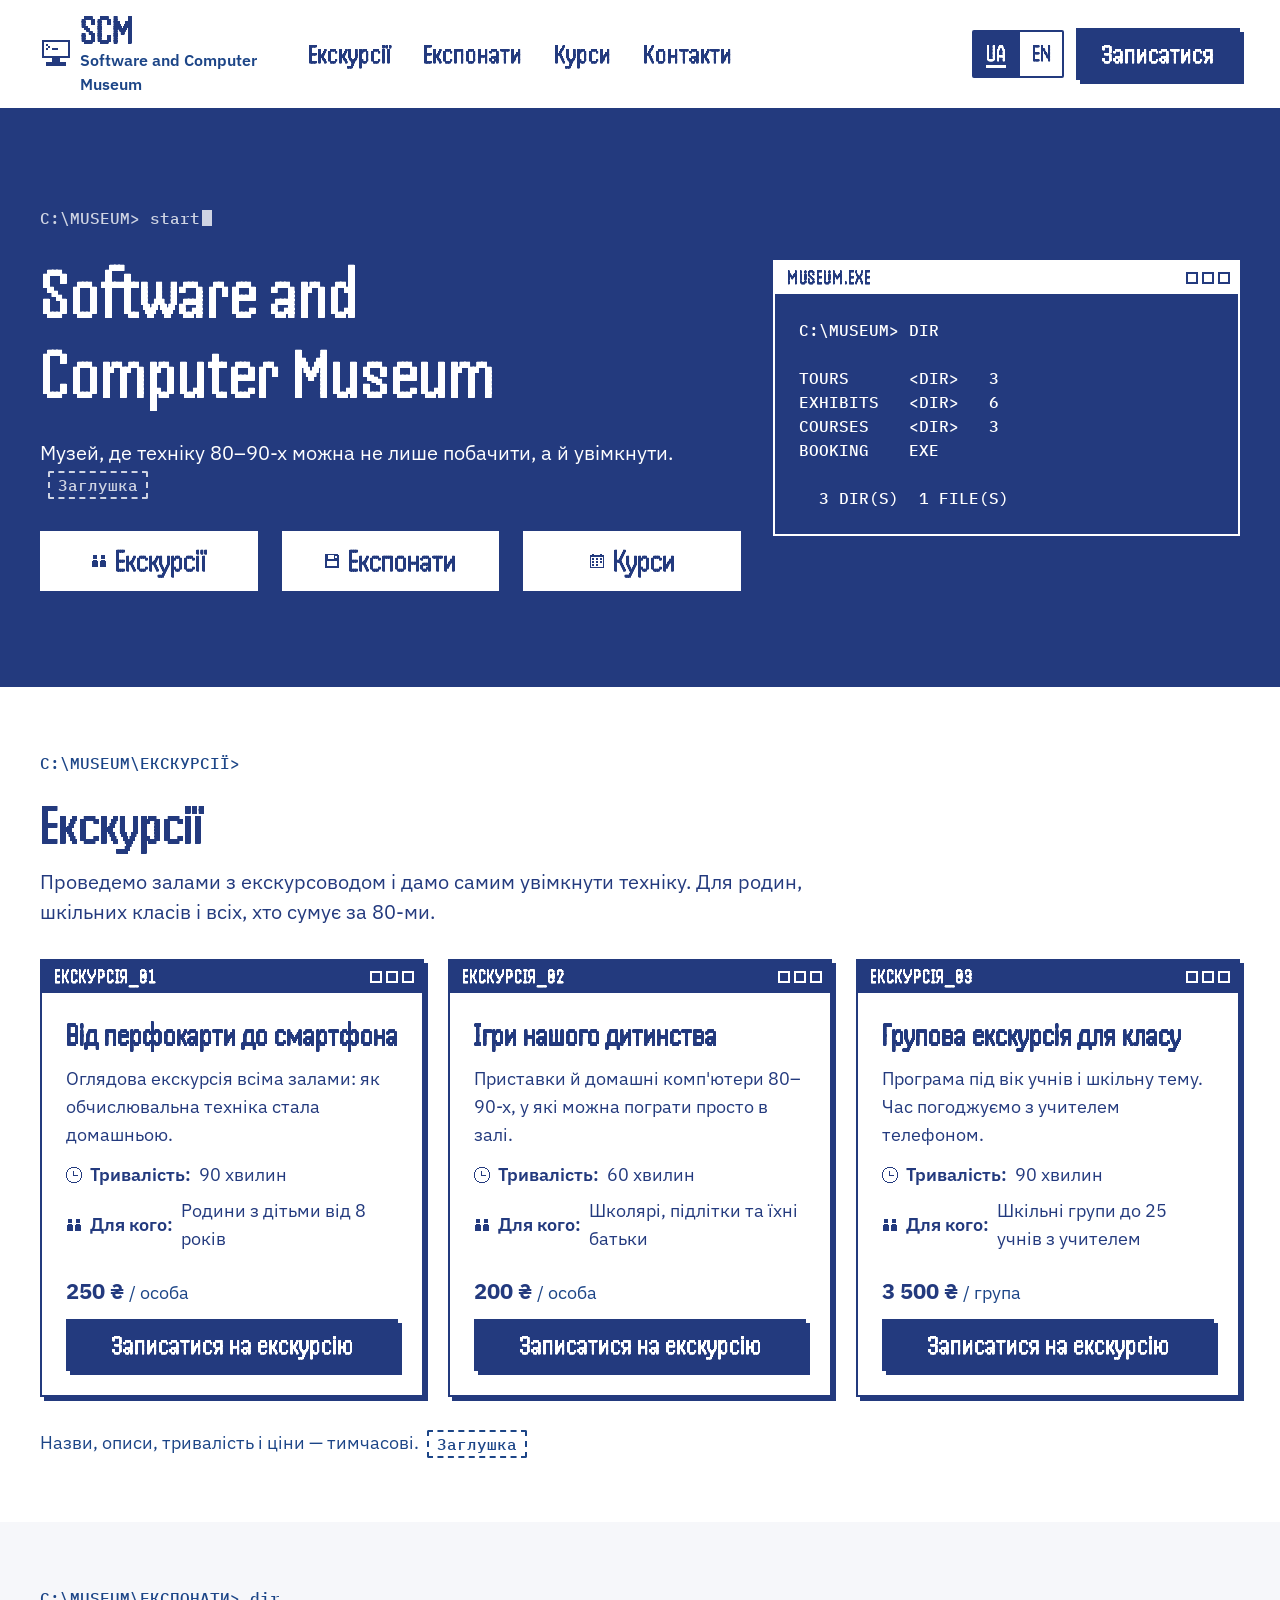
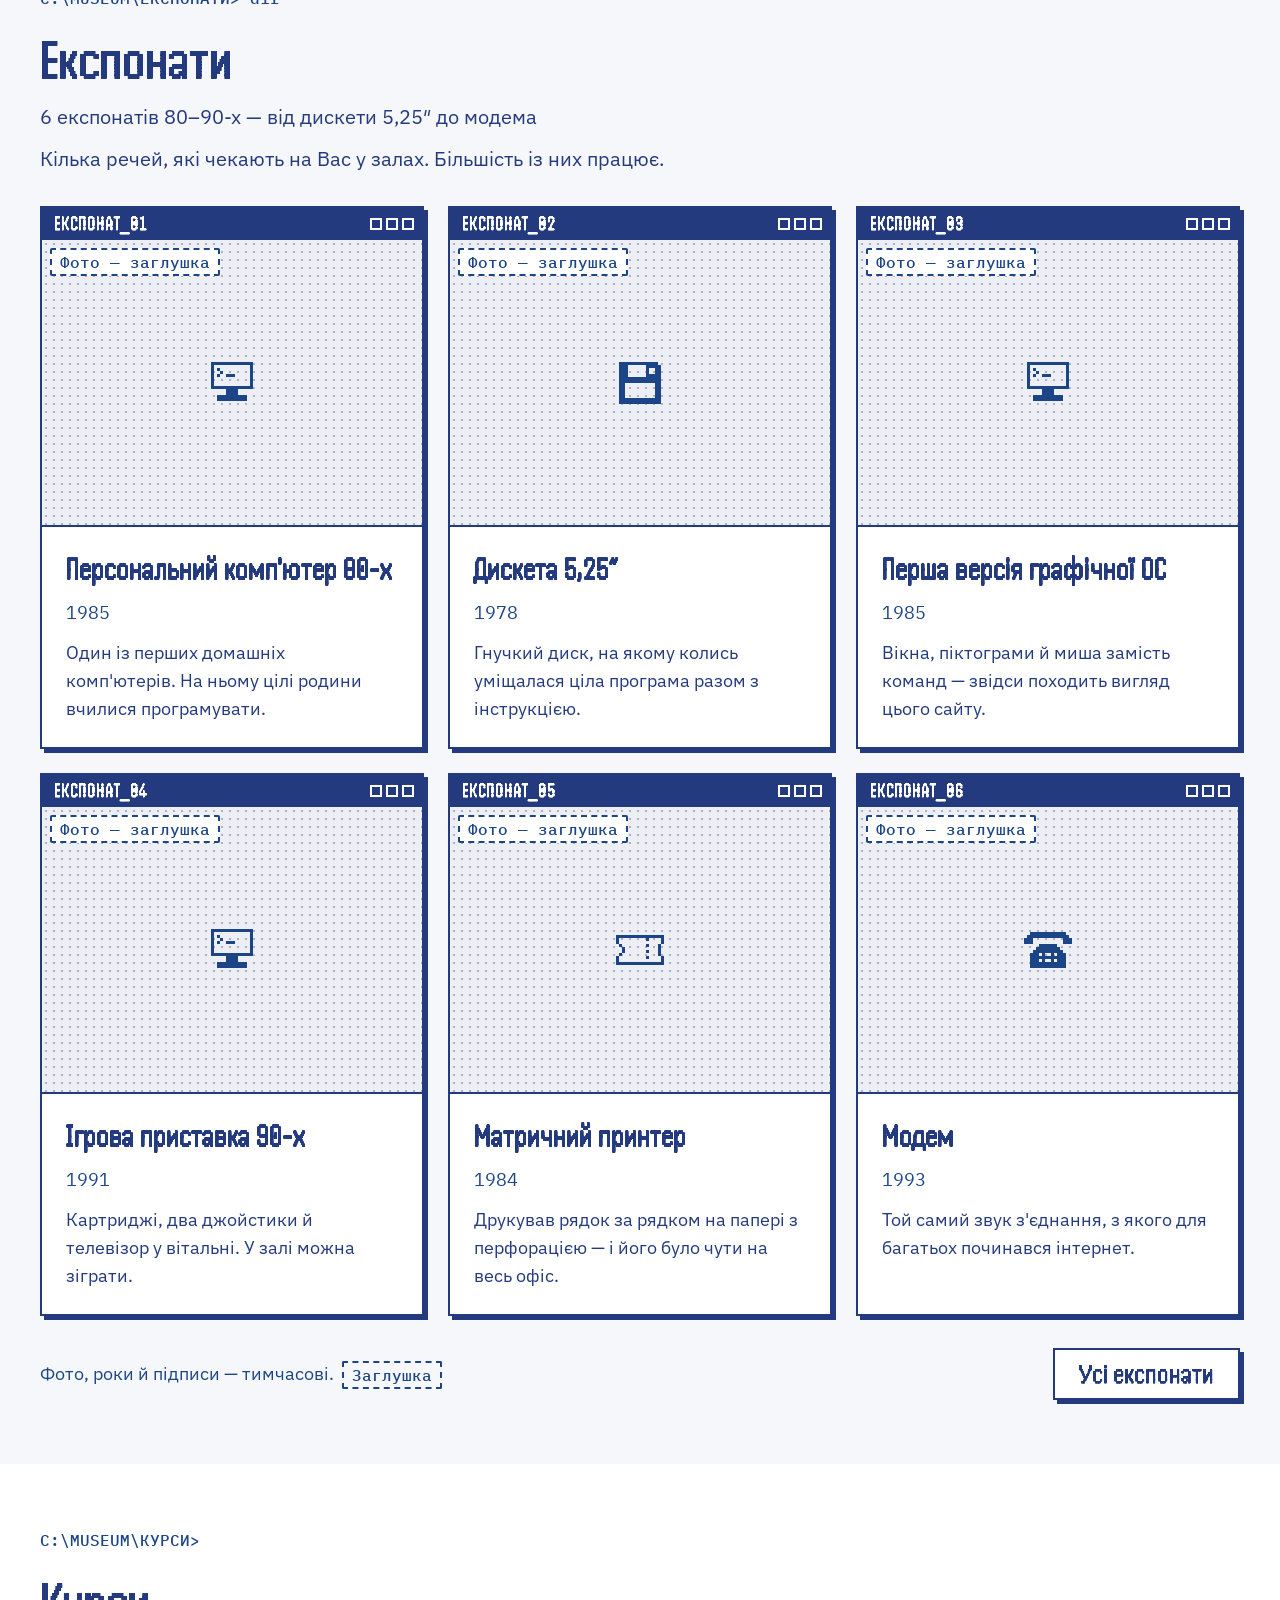
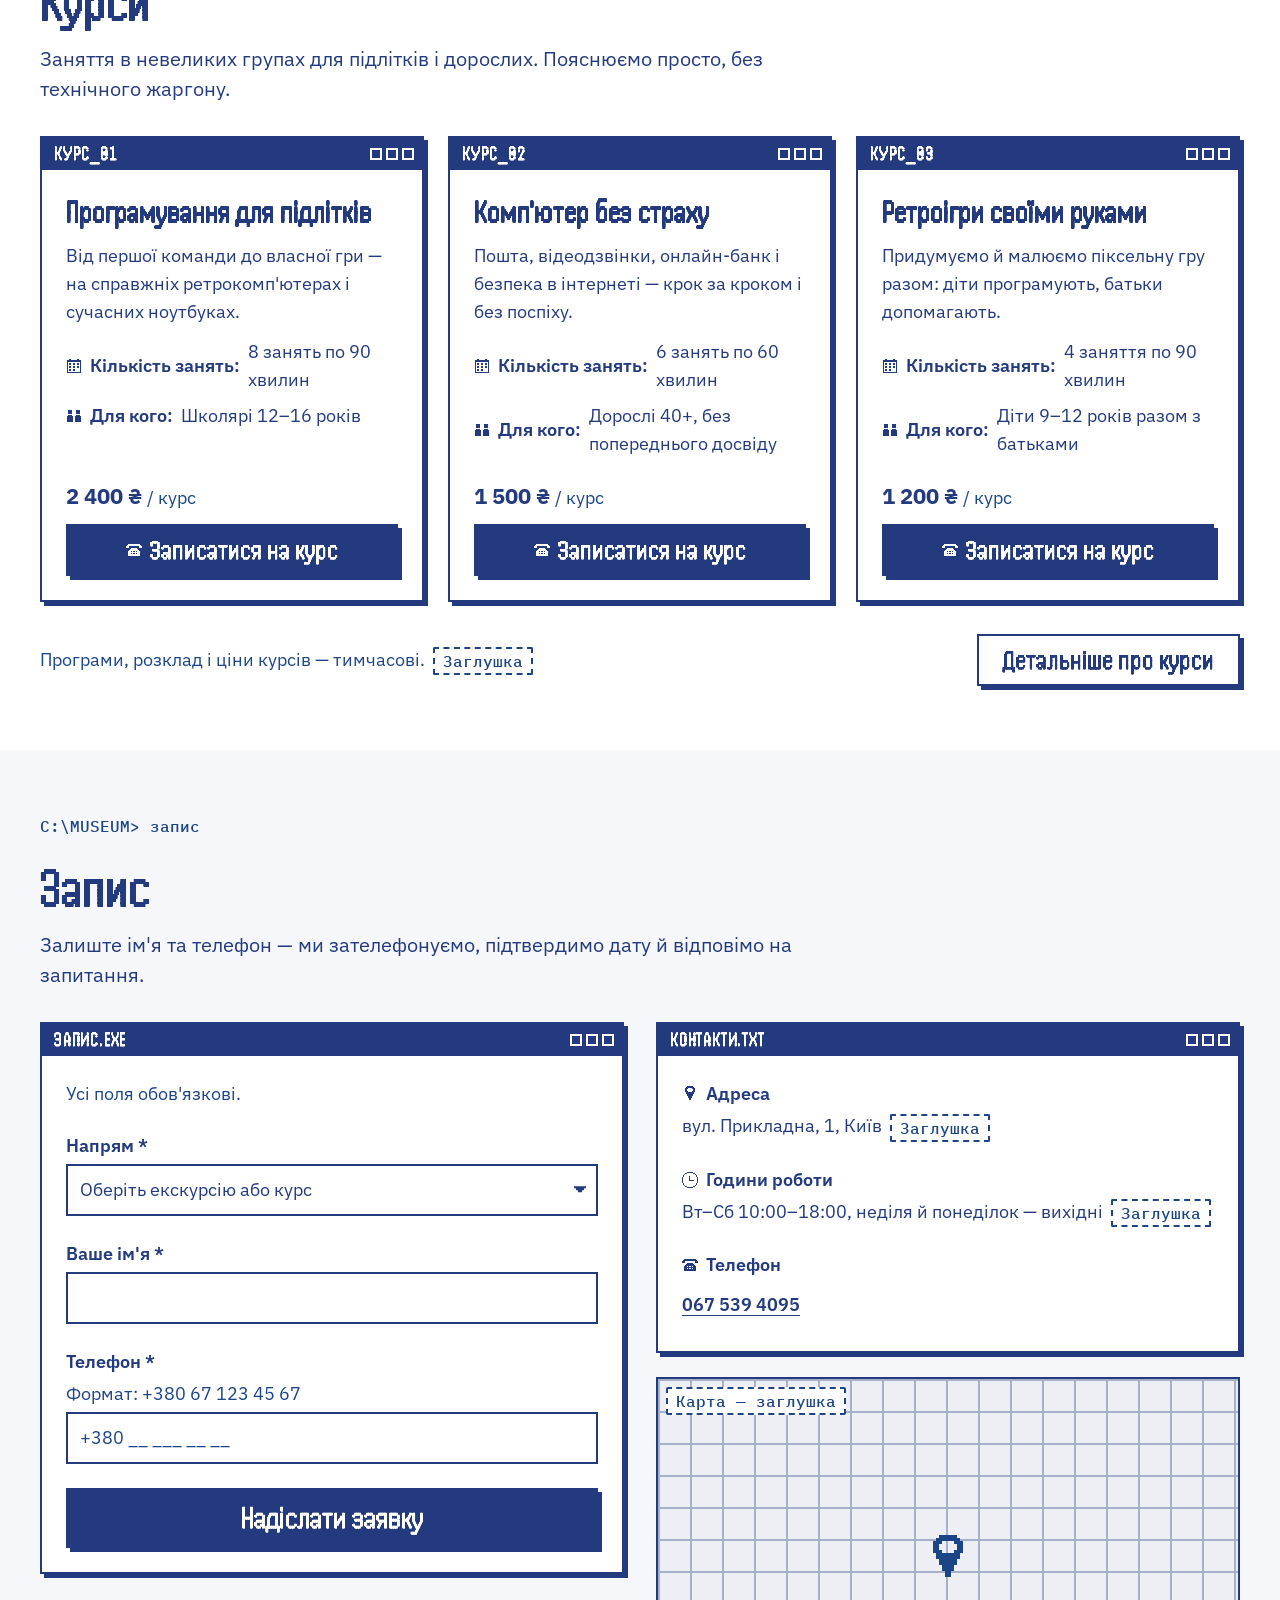
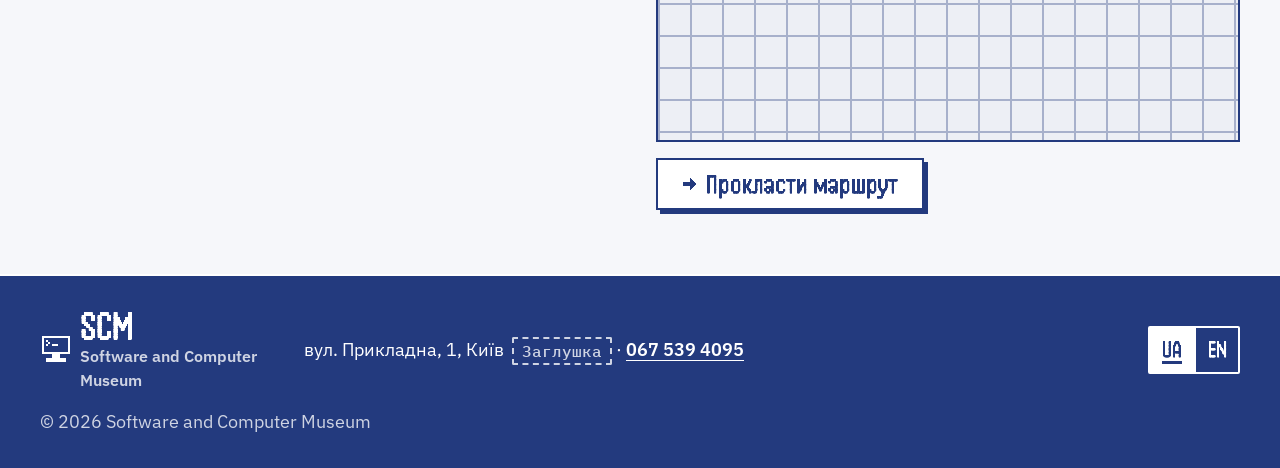
==== commit ff674a09: "Додати підзаголовок із кількістю експонатів у блок «Експонати» Під заголовком розділу на головній ст" ====
--- a/index.html
+++ b/index.html
@@ -160,6 +160,7 @@
     <header class="scm-section-header section-head">
       <p class="scm-prompt" aria-hidden="true">C:\MUSEUM\ЕКСПОНАТИ&gt; dir</p>
       <h2 class="scm-h2" id="exhibits-title">Експонати</h2>
+      <p class="scm-lead">6 експонатів 80–90-х — від дискети 5,25″ до модема</p>
       <p class="scm-lead">Кілька речей, які чекають на Вас у залах. Більшість із них працює.</p>
     </header>
     <div class="scm-grid">
